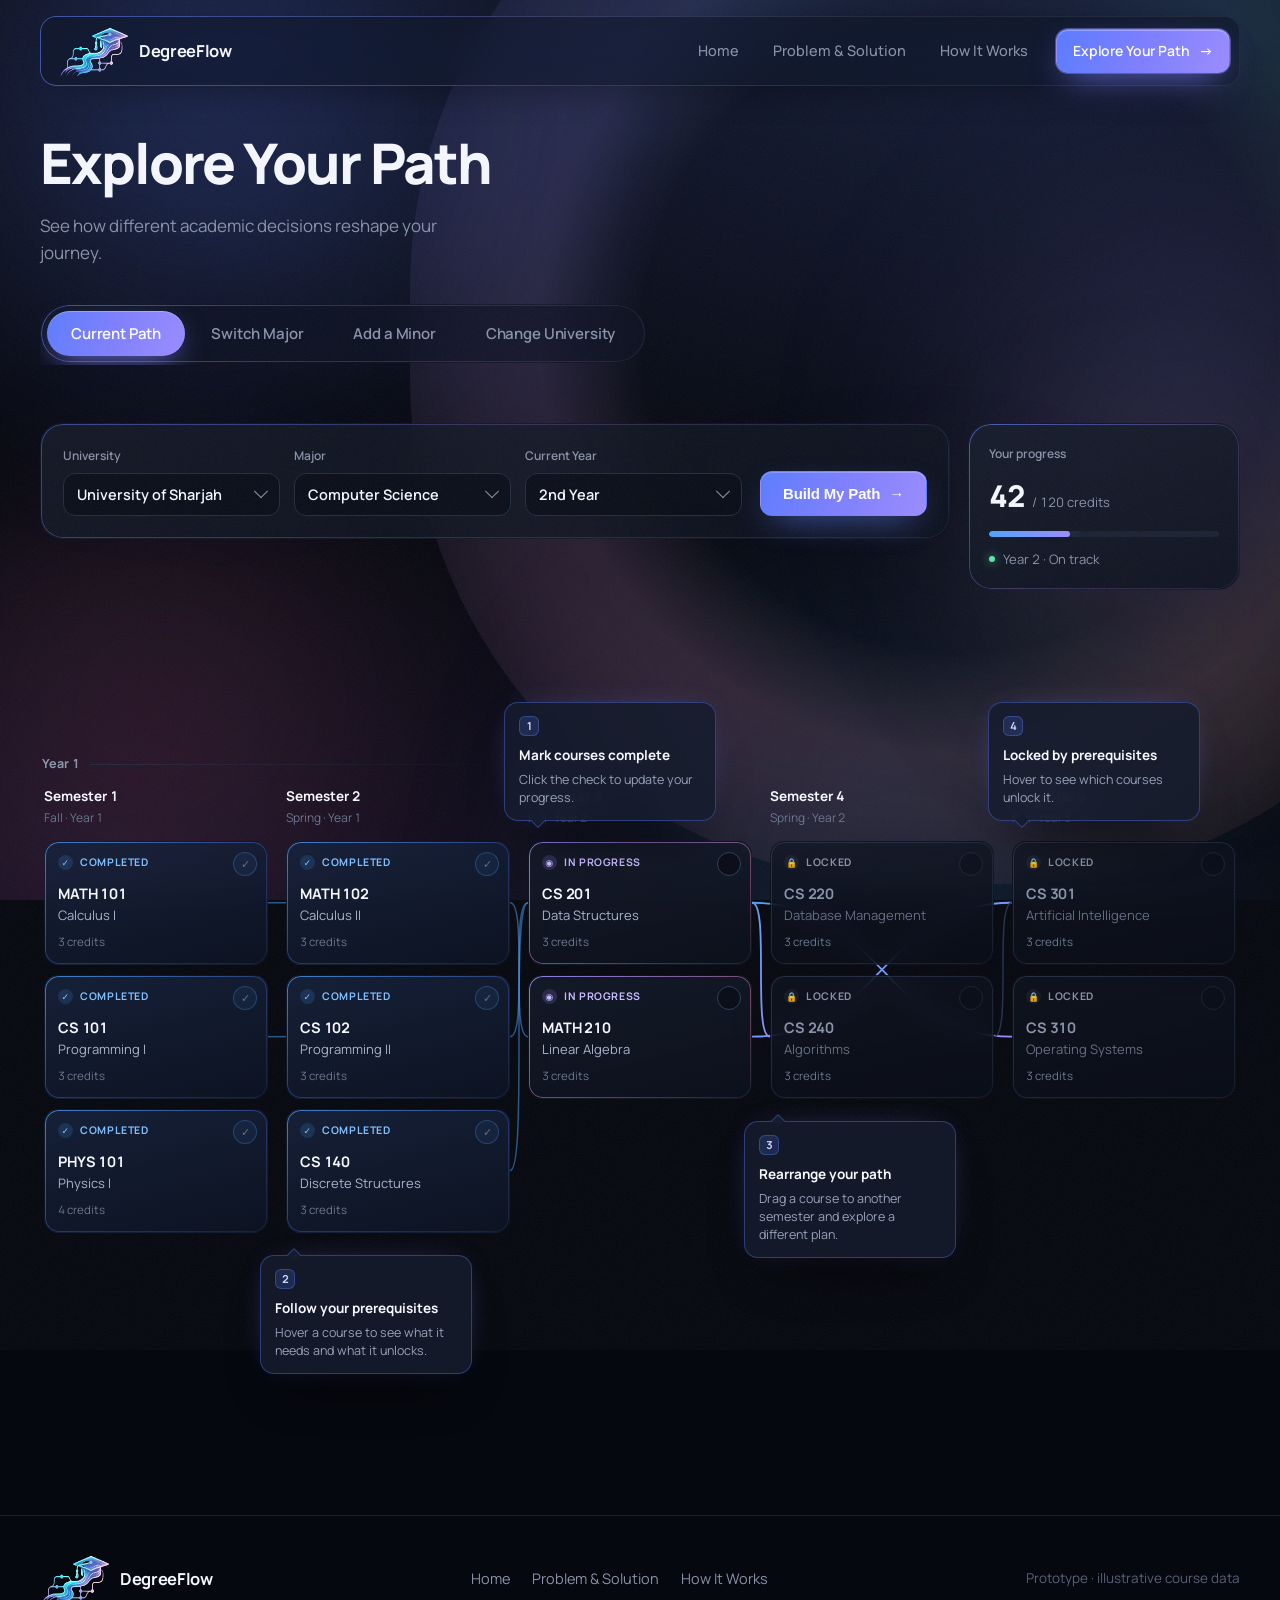
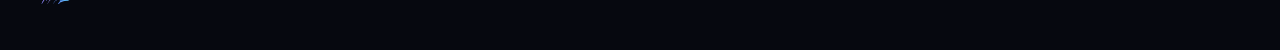
==== explore.html @ fb836b41 "Add files via upload" ====
<!DOCTYPE html>
<html lang="en">
<head>
<meta charset="utf-8" />
<meta name="viewport" content="width=device-width, initial-scale=1" />
<title>Explore Your Path — DegreeFlow</title>
<meta name="description" content="Simulate your degree. Switch a major, add a minor, or change university and watch the whole pathway redraw." />

<link rel="preconnect" href="https://fonts.googleapis.com" />
<link rel="preconnect" href="https://fonts.gstatic.com" crossorigin />
<link href="https://fonts.googleapis.com/css2?family=Manrope:wght@400;500;600;700;800&display=swap" rel="stylesheet" />
<link rel="stylesheet" href="home.css" />
<link rel="stylesheet" href="explore.css" />
</head>
<body class="explore-page">

<div class="bg-field" aria-hidden="true">
  <span class="ribbon"></span>
  <span class="orb orb-a"></span>
  <span class="orb orb-b"></span>
  <span class="orb orb-c"></span>
  <span class="orb orb-d"></span>
  <span class="orb orb-e"></span>
</div>
<div class="grain-layer" aria-hidden="true"></div>

<a class="skip" href="#explore">Skip to content</a>

<!-- ───────────────────────── NAV ───────────────────────── -->
<header class="nav-wrap">
  <nav class="nav" id="nav" aria-label="Primary">
    <a class="brand" href="index.html">
          <img class="brand-mark-fallback" src="images/DegreeFlow_logo.png" alt="" aria-hidden="true" width="70" height="50"/>

      <span class="brand-name">DegreeFlow</span>
    </a>

    <button class="nav-toggle" id="navToggle" aria-expanded="false" aria-controls="navLinks" aria-label="Open menu">
      <span></span><span></span>
    </button>

    <div class="nav-links" id="navLinks">
      <a href="index.html" class="nav-link">Home</a>
      <a href="/problem-solution" class="nav-link">Problem &amp; Solution</a>
      <a href="index.html#how" class="nav-link">How It Works</a>
      <a href="explore.html" class="btn btn-primary btn-sm magnetic is-active" aria-current="page">Explore Your Path <span class="arrow">→</span></a>
    </div>
  </nav>
</header>

<main id="explore">

  <!-- ── intro ── -->
  <section class="explore-head">
    <div class="shell">
      <h1 class="mask ex-title"><span>Explore Your Path</span></h1>
      <p class="ex-sub">See how different academic decisions reshape your journey.</p>
    </div>
  </section>

  <!-- ── scenario tabs ── -->
  <section class="tabs-section">
    <div class="shell">
      <div class="tabs-scroll">
        <div class="tabs" role="tablist" aria-label="Scenario" id="tabs">
          <span class="tab-pill" id="tabPill" aria-hidden="true"></span>
          <button class="tab" role="tab" id="tab-current"    aria-selected="true"  aria-controls="scenario" data-scenario="current">Current Path</button>
          <button class="tab" role="tab" id="tab-major"      aria-selected="false" aria-controls="scenario" data-scenario="major">Switch Major</button>
          <button class="tab" role="tab" id="tab-minor"      aria-selected="false" aria-controls="scenario" data-scenario="minor">Add a Minor</button>
          <button class="tab" role="tab" id="tab-university" aria-selected="false" aria-controls="scenario" data-scenario="university">Change University</button>
        </div>
      </div>
    </div>
  </section>

  <!-- ── configuration + results ── -->
  <section class="work" id="scenario" role="tabpanel" aria-labelledby="tab-current">
    <div class="shell">

      <div class="config-row">
        <div class="config" id="config">
          <div class="config-fields" id="configFields"></div>
          <button class="btn btn-primary magnetic config-cta" id="buildBtn">Build My Path <span class="arrow">→</span></button>
        </div>

        <aside class="progress-panel" id="progressPanel">
          <p class="pp-label">Your progress</p>
          <p class="pp-figure"><strong id="ppCredits">42</strong><span>/ 120 credits</span></p>
          <div class="pp-bar"><i id="ppBar"></i></div>
          <p class="pp-foot"><span class="pp-dot"></span><span id="ppStatus">Year 2 · On track</span></p>
        </aside>
      </div>

      <!-- coach list shown instead of floating callouts on narrow screens -->
      <ol class="coach-list" id="coachList" aria-label="How to use this map"></ol>

      <div class="stage-area" id="stageArea">
        <div class="view" id="view"></div>
      </div>

    </div>
  </section>
</main>

<div class="toast" id="toast" role="status" aria-live="polite"></div>

<footer class="footer">
  <div class="shell footer-inner">
    <a class="brand" href="index.html">
            <img class="brand-mark-fallback" src="images/DegreeFlow_logo.png" alt="" aria-hidden="true" width="70" height="50"/>

      <span class="brand-name">DegreeFlow</span>
    </a>
    <nav class="footer-links" aria-label="Footer">
      <a href="index.html">Home</a>
      <a href="/problem-solution">Problem &amp; Solution</a>
      <a href="index.html#how">How It Works</a>
    </nav>
    <p class="footer-note">Prototype · illustrative course data</p>
  </div>
</footer>

<script src="explore.js"></script>
</body>
</html>
---- home.css ----
/* ============================================================
   DegreeFlow — homepage styles
   ============================================================ */

:root{
  --bg:#080B14;
  --surface:#101522;
  --surface-2:#171D2D;
  --blue:#5B7CFF;
  --electric:#4DA3FF;
  --lavender:#9B8CFF;
  --mint:#5EE6A8;
  --text:#F5F7FF;
  --muted:#8992A8;
  --border:#252D40;

  --glass:rgba(19,25,40,.62);
  --glass-strong:rgba(21,28,46,.86);
  --radius-s:12px;
  --radius:16px;
  --radius-l:22px;

  --shell:1200px;
  --ease:cubic-bezier(.16,1,.3,1);
}

*,*::before,*::after{box-sizing:border-box}

html{scroll-behavior:smooth}

body{
  margin:0;
  background:#06080F;
  color:var(--text);
  font-family:"Manrope",system-ui,-apple-system,"Segoe UI",sans-serif;
  font-size:16px;
  line-height:1.6;
  font-feature-settings:"ss01","tnum";
  -webkit-font-smoothing:antialiased;
  overflow-x:hidden;
}

h1,h2,h3{margin:0;letter-spacing:-.028em;line-height:1.1;font-weight:700}
p{margin:0}
a{color:inherit;text-decoration:none}
ol{margin:0;padding:0;list-style:none}
dl,dd,dt{margin:0}

.shell{width:min(var(--shell),calc(100% - 44px));margin-inline:auto}

.skip{position:absolute;left:-9999px;top:12px;z-index:99;background:var(--surface-2);padding:10px 16px;border-radius:10px}
.skip:focus{left:16px}

:focus-visible{outline:2px solid var(--electric);outline-offset:3px;border-radius:8px}

/* ---------- ambient field: iridescent blooms + grain ---------- */
.bg-field{position:fixed;inset:0;z-index:-1;overflow:hidden;pointer-events:none;
  background:
    radial-gradient(120% 80% at 78% 8%, rgba(30,42,84,.55), transparent 60%),
    radial-gradient(90% 70% at 8% 96%, rgba(46,26,58,.55), transparent 62%),
    #06080F;}

.orb{position:absolute;border-radius:50%;filter:blur(96px);will-change:transform}
.orb-a{width:760px;height:760px;top:-280px;left:-180px;opacity:.55;
  background:radial-gradient(circle,rgba(91,124,255,.62),transparent 66%);
  animation:drift-a 36s ease-in-out infinite}
.orb-b{width:660px;height:660px;top:120px;right:-240px;opacity:.5;
  background:radial-gradient(circle,rgba(155,140,255,.52),transparent 66%);
  animation:drift-b 46s ease-in-out infinite}
.orb-c{width:940px;height:940px;bottom:-460px;left:34%;opacity:.45;
  background:radial-gradient(circle,rgba(77,163,255,.34),transparent 68%);
  animation:drift-a 56s ease-in-out infinite reverse}
.orb-d{width:620px;height:620px;top:44%;left:-160px;opacity:.34;
  background:radial-gradient(circle,rgba(255,107,155,.42),transparent 64%);
  animation:drift-b 52s ease-in-out infinite}
.orb-e{width:520px;height:520px;bottom:6%;right:-120px;opacity:.24;
  background:radial-gradient(circle,rgba(255,168,120,.4),transparent 64%);
  animation:drift-a 64s ease-in-out infinite}

/* slow iridescent sweep, the ring/aurora quality from the references */
.ribbon{position:absolute;top:-24%;right:-18%;width:1100px;height:1100px;border-radius:46%;
  opacity:.3;filter:blur(70px);mix-blend-mode:screen;
  background:conic-gradient(from 210deg,
    rgba(255,140,180,.55),
    rgba(155,140,255,.6) 22%,
    rgba(77,163,255,.55) 42%,
    rgba(94,230,168,.28) 60%,
    rgba(255,178,120,.36) 78%,
    rgba(255,140,180,.55));
  -webkit-mask:radial-gradient(circle,transparent 41%,#000 54%,#000 76%,transparent 88%);
  mask:radial-gradient(circle,transparent 41%,#000 54%,#000 76%,transparent 88%);
  animation:spin-ribbon 90s linear infinite}

@keyframes spin-ribbon{to{transform:rotate(360deg)}}
@keyframes drift-a{50%{transform:translate3d(90px,70px,0) scale(1.14)}}
@keyframes drift-b{50%{transform:translate3d(-100px,50px,0) scale(1.1)}}

/* film grain over the whole page, like the reference posters */
.grain-layer{position:fixed;inset:-50%;z-index:1;pointer-events:none;opacity:.055;
  background-image:url("data:image/svg+xml,%3Csvg xmlns='http://www.w3.org/2000/svg' width='180' height='180'%3E%3Cfilter id='n'%3E%3CfeTurbulence type='fractalNoise' baseFrequency='.78' numOctaves='4' stitchTiles='stitch'/%3E%3C/filter%3E%3Crect width='100%25' height='100%25' filter='url(%23n)'/%3E%3C/svg%3E");
  animation:grain-shift 7s steps(6) infinite}
@keyframes grain-shift{
  0%{transform:translate3d(0,0,0)}
  20%{transform:translate3d(-4%,3%,0)}
  40%{transform:translate3d(3%,-4%,0)}
  60%{transform:translate3d(-3%,-2%,0)}
  80%{transform:translate3d(4%,2%,0)}
  100%{transform:translate3d(0,0,0)}}

/* ---------- navigation ---------- */
.nav-wrap{position:fixed;top:16px;left:0;right:0;z-index:60;display:flex;justify-content:center}
.nav{
  width:min(var(--shell),calc(100% - 32px));
  display:flex;align-items:center;justify-content:space-between;gap:20px;
  padding:9px 10px 9px 18px;
  border-radius:var(--radius);
  border:1px solid rgba(37,45,64,.9);
  background:var(--glass);
  backdrop-filter:blur(20px) saturate(150%);
  -webkit-backdrop-filter:blur(20px) saturate(150%);
  box-shadow:0 18px 40px -28px rgba(0,0,0,.95);
  transition:background .4s var(--ease),border-color .4s var(--ease),box-shadow .4s var(--ease);
  position:relative;
}
.nav::after{
  content:"";position:absolute;inset:-1px;border-radius:inherit;padding:1px;
  background:linear-gradient(105deg,rgba(91,124,255,.55),rgba(155,140,255,.18) 45%,transparent 72%);
  -webkit-mask:linear-gradient(#000 0 0) content-box,linear-gradient(#000 0 0);
  mask:linear-gradient(#000 0 0) content-box,linear-gradient(#000 0 0);
  -webkit-mask-composite:xor;mask-composite:exclude;pointer-events:none;
}
.nav.is-stuck{background:var(--glass-strong);box-shadow:0 24px 60px -30px rgba(0,0,0,1)}

.brand{display:inline-flex;align-items:center;gap:10px;font-weight:700;letter-spacing:-.02em}
.brand-mark{width:26px;height:26px;overflow:visible}
.brand-mark path{fill:none;stroke:var(--electric);stroke-width:1.8;stroke-linecap:round}
.brand-mark path.faint{stroke:var(--border)}
.brand-mark circle{fill:var(--bg);stroke:var(--blue);stroke-width:1.8}
.brand-mark circle.mid{fill:var(--blue);stroke:var(--blue)}
.brand-mark circle.tip{fill:var(--lavender);stroke:var(--lavender)}
.brand-mark circle.faint-dot{fill:none;stroke:var(--border)}
.brand-name{font-size:16.5px}

.nav-links{display:flex;align-items:center;gap:6px}
.nav-link{
  padding:9px 14px;border-radius:10px;font-size:14.5px;font-weight:500;color:var(--muted);
  transition:color .25s ease,background .25s ease;
}
.nav-link:hover{color:var(--text);background:rgba(255,255,255,.04)}
.nav-link.is-current{color:var(--text)}
.nav-links .btn{margin-left:8px}

.nav-toggle{display:none;width:40px;height:36px;border-radius:10px;background:rgba(255,255,255,.04);
  border:1px solid var(--border);cursor:pointer;padding:0;place-items:center}
.nav-toggle span{display:block;width:16px;height:1.6px;background:var(--text);margin:3px auto;
  transition:transform .3s var(--ease),opacity .2s ease}
.nav-toggle[aria-expanded="true"] span:first-child{transform:translateY(2.3px) rotate(45deg)}
.nav-toggle[aria-expanded="true"] span:last-child{transform:translateY(-2.3px) rotate(-45deg)}

/* ---------- buttons ---------- */
.btn{
  display:inline-flex;align-items:center;gap:9px;
  padding:13px 22px;border-radius:12px;
  font-size:15px;font-weight:600;letter-spacing:-.01em;
  transition:transform .3s var(--ease),box-shadow .3s var(--ease),background .3s var(--ease),border-color .3s var(--ease);
  white-space:nowrap;border:1px solid transparent;cursor:pointer;
}
.btn-sm{padding:10px 16px;font-size:14px}
.btn-lg{padding:16px 28px;font-size:16.5px}
.btn-primary{
  color:#fff;
  background:linear-gradient(115deg,#5B7CFF,#7D7FFF 48%,#9B8CFF);
  box-shadow:0 12px 34px -14px rgba(91,124,255,.9),inset 0 1px 0 rgba(255,255,255,.22);
}
.btn-primary:hover{transform:translateY(-2px);box-shadow:0 20px 44px -14px rgba(123,124,255,.95),inset 0 1px 0 rgba(255,255,255,.3)}
.btn-ghost{
  color:var(--text);background:rgba(255,255,255,.03);border-color:var(--border);
  backdrop-filter:blur(10px);
}
.btn-ghost:hover{border-color:#33405c;background:rgba(255,255,255,.06);transform:translateY(-2px)}
.arrow{transition:transform .3s var(--ease);display:inline-block}
.btn:hover .arrow{transform:translateX(3px)}
.btn:hover .arrow.down{transform:translateY(3px)}

/* ---------- hero ---------- */
.hero{padding:168px 0 152px;position:relative}
.hero-grid{
  display:grid;grid-template-columns:minmax(0,.88fr) minmax(0,1.12fr);
  gap:56px;align-items:center;
}
.hero-kicker{
  font-size:13.5px;color:var(--muted);font-weight:600;letter-spacing:.01em;
  display:inline-flex;align-items:center;gap:9px;margin-bottom:22px;
}
.hero-kicker::before{content:"";width:26px;height:1px;background:linear-gradient(90deg,var(--electric),transparent)}

.hero-title{font-size:clamp(40px,5.2vw,68px);font-weight:800;line-height:1.04;letter-spacing:-.038em}
.hero-title .line{display:block;overflow:hidden;padding-bottom:.06em}
.hero-title .line-in{display:block;transform:translateY(112%);
  transition:transform 1.05s cubic-bezier(.19,1,.22,1);
  transition-delay:calc(var(--l) * 110ms)}
.hero-title.is-in .line-in{transform:none}
.grad-text{
  font-style:normal;
  background:linear-gradient(96deg,#4DA3FF 8%,#7E8DFF 48%,#B8A8FF 92%);
  -webkit-background-clip:text;background-clip:text;color:transparent;
}
.hero-sub{margin-top:24px;max-width:46ch;color:var(--muted);font-size:17.5px;line-height:1.65}
.hero-actions{display:flex;flex-wrap:wrap;gap:12px;margin-top:34px}

.hero-meta{display:flex;gap:38px;margin-top:52px;padding-top:24px;border-top:1px solid rgba(37,45,64,.7);flex-wrap:wrap}
.hero-meta dt{font-size:13px;color:var(--muted)}
.hero-meta dd{font-size:19px;font-weight:700;margin-top:4px;letter-spacing:-.02em}

/* ---------- hero stage / graph ---------- */
.hero-stage{position:relative}
.stage{position:relative;padding:8px 6px 30px}
.graph{width:100%;height:auto;overflow:visible;display:block}

.edge{
  fill:none;stroke:#26304A;stroke-width:1.4;
  transition:stroke .35s ease,opacity .35s ease,stroke-width .35s ease;
}
.edge.state-done{stroke:rgba(77,163,255,.55)}
.edge.state-active{stroke:url(#edgeLive);stroke-width:1.7}
.edge.is-lit{stroke:url(#edgeLive);stroke-width:2.1;opacity:1}
.edge.is-dim{opacity:.18}

.node{cursor:pointer}
.node .halo{opacity:0;transition:opacity .4s ease}
.node .ring{fill:rgba(11,16,28,.9);stroke:#2E3852;stroke-width:1.5;transition:stroke .3s ease,fill .3s ease}
.node .core{transition:transform .35s var(--ease),opacity .35s ease}
.node .label{
  fill:var(--muted);font-size:11.5px;font-weight:600;text-anchor:middle;
  letter-spacing:.01em;transition:fill .3s ease,opacity .35s ease;
}

.node.state-done .core{fill:url(#nodeDone)}
.node.state-done .ring{stroke:rgba(91,124,255,.5)}
.node.state-done .halo{fill:var(--blue);opacity:.14}
.node.state-done .label{fill:#B7C2DE}

.node.state-active .core{fill:url(#nodeActive)}
.node.state-active .ring{stroke:rgba(155,140,255,.75)}
.node.state-active .halo{fill:var(--lavender);opacity:.16;animation:breathe 3.4s ease-in-out infinite}
.node.state-active .label{fill:#D6D2FF}

.node.state-open .core{fill:none;stroke:var(--electric);stroke-width:2}
.node.state-open .ring{stroke:rgba(77,163,255,.35)}

.node.state-locked .core{fill:#1B2233}
.node.state-locked .ring{stroke:#222B3E}
.node.state-locked .label{fill:#5C667E}

.node.state-degree .core{fill:none;stroke:var(--mint);stroke-width:2}
.node.state-degree .halo{fill:url(#degreeGlow);opacity:.9;animation:breathe 5s ease-in-out infinite}
.node.state-degree .label{fill:var(--mint)}

.node.is-lit .halo{opacity:.34}
.node.is-lit .ring{stroke:rgba(155,140,255,.8)}
.node.is-lit .label{fill:var(--text)}
.node.is-dim{opacity:.24}
.node.is-hover .core{transform:scale(1.28)}
.node .core{transform-box:fill-box;transform-origin:center}

@keyframes breathe{0%,100%{opacity:.12}50%{opacity:.34}}

/* intro sequencing */
.graph .node{opacity:0;transform:translateY(7px);
  transition:opacity .6s var(--ease),transform .6s var(--ease)}
.graph .node-pos{transform-box:view-box}
.graph .node.is-on{opacity:1;transform:none}
.graph.is-ready .node.is-dim{opacity:.24}

.node-card{
  position:absolute;top:0;left:0;z-index:5;pointer-events:none;
  display:grid;gap:2px;min-width:186px;
  padding:13px 15px;border-radius:14px;
  background:var(--glass-strong);
  border:1px solid rgba(60,74,110,.9);
  backdrop-filter:blur(16px);-webkit-backdrop-filter:blur(16px);
  box-shadow:0 26px 50px -26px rgba(0,0,0,1);
  opacity:0;transform:translate(-50%,-104%) scale(.97);
  transition:opacity .22s ease,transform .28s var(--ease);
}
.node-card.is-visible{opacity:1;transform:translate(-50%,-100%) scale(1)}
.node-card-code{font-size:14px;font-weight:700;letter-spacing:-.01em}
.node-card-name{font-size:13px;color:#C3CBDE}
.node-card-state{font-size:12.5px;color:var(--electric);margin-top:6px}
.node-card-unlock{font-size:12.5px;color:var(--muted)}
.node-card[data-state="locked"] .node-card-state{color:#7E88A0}
.node-card[data-state="degree"] .node-card-state{color:var(--mint)}
.node-card[data-state="active"] .node-card-state{color:var(--lavender)}

.stage-hint{
  position:absolute;bottom:-4px;right:8px;font-size:12.5px;color:#616B84;
  transition:opacity .4s ease;max-width:70%;
}
.stage-hint.is-hidden{opacity:0}

/* ---------- product panel ---------- */
.panel{
  position:absolute;left:-38px;bottom:-98px;width:292px;
  padding:18px;border-radius:var(--radius-l);
  background:linear-gradient(160deg,rgba(23,29,45,.92),rgba(14,19,32,.9));
  backdrop-filter:blur(22px);-webkit-backdrop-filter:blur(22px);
  box-shadow:0 40px 80px -40px rgba(0,0,0,1);
  border:1px solid transparent;
  animation:float-panel 9s ease-in-out infinite;
}
.panel::before{
  content:"";position:absolute;inset:0;border-radius:inherit;padding:1px;
  background:linear-gradient(140deg,rgba(91,124,255,.75),rgba(155,140,255,.35) 46%,rgba(37,45,64,.6));
  -webkit-mask:linear-gradient(#000 0 0) content-box,linear-gradient(#000 0 0);
  mask:linear-gradient(#000 0 0) content-box,linear-gradient(#000 0 0);
  -webkit-mask-composite:xor;mask-composite:exclude;pointer-events:none;
}
@keyframes float-panel{50%{transform:translateY(-9px)}}

.panel-head{display:flex;align-items:flex-start;justify-content:space-between;gap:12px}
.panel-label{font-size:12px;color:var(--muted)}
.panel-major{font-size:15px;font-weight:700;margin-top:2px}
.panel-tag{
  font-size:11.5px;font-weight:600;color:var(--mint);
  padding:4px 9px;border-radius:999px;
  background:rgba(94,230,168,.09);border:1px solid rgba(94,230,168,.24);
}
.panel-progress{margin-top:18px}
.panel-figures{display:flex;align-items:baseline;gap:7px}
.panel-figures strong{font-size:30px;font-weight:800;letter-spacing:-.03em}
.panel-figures span{font-size:13px;color:var(--muted)}
.bar{height:6px;border-radius:99px;background:#1B2233;margin-top:10px;overflow:hidden}
.bar i{display:block;height:100%;width:var(--fill);border-radius:99px;
  background:linear-gradient(90deg,#4DA3FF,#9B8CFF);
  box-shadow:0 0 18px rgba(91,124,255,.55);
  animation:fill-bar 1.6s var(--ease) both .9s}
@keyframes fill-bar{from{width:0}}

.panel-stats{display:grid;grid-template-columns:1fr 1fr;gap:12px;margin-top:18px;
  padding-top:14px;border-top:1px solid rgba(37,45,64,.9)}
.panel-stats span{display:block;font-size:11.5px;color:var(--muted)}
.panel-stats strong{font-size:14px;font-weight:600}

.mini-path{width:100%;height:auto;margin-top:14px;overflow:visible}
.mini-line{fill:none;stroke:#28324a;stroke-width:1.6}
.mini-line-lit{stroke:url(#edgeSweep);stroke-width:2;
  stroke-dasharray:240;stroke-dashoffset:240;animation:draw 2.4s var(--ease) forwards 1.1s}
@keyframes draw{to{stroke-dashoffset:0}}
.mini-dot{fill:#141B2B;stroke-width:2}
.mini-dot.done{fill:#4DA3FF;stroke:none}
.mini-dot.live{fill:#9B8CFF;stroke:none}
.mini-dot.next{stroke:#39435E}

/* ---------- generic sections ---------- */
.section{padding:120px 0}
.section-head{max-width:660px}
.section-head h2{font-size:clamp(30px,3.7vw,44px)}
.section-head p{margin-top:18px;color:var(--muted);font-size:17px;max-width:58ch}

.reveal{opacity:0;transform:translateY(16px);transition:opacity .8s var(--ease),transform .8s var(--ease)}
.reveal.is-in{opacity:1;transform:none}

/* ---------- problem cards ---------- */
.cards{display:grid;grid-template-columns:repeat(3,1fr);gap:20px;margin-top:56px}
.card{
  position:relative;padding:26px 24px 28px;border-radius:var(--radius-l);
  background:linear-gradient(165deg,rgba(23,29,45,.72),rgba(13,18,30,.78));
  border:1px solid transparent;
  transition:transform .45s var(--ease),background .45s ease;
  transition-delay:calc(var(--i) * 90ms);
  overflow:hidden;
}
.card::before{
  content:"";position:absolute;inset:0;border-radius:inherit;padding:1px;
  background:linear-gradient(150deg,rgba(91,124,255,.5),rgba(155,140,255,.24) 42%,rgba(37,45,64,.55));
  -webkit-mask:linear-gradient(#000 0 0) content-box,linear-gradient(#000 0 0);
  mask:linear-gradient(#000 0 0) content-box,linear-gradient(#000 0 0);
  -webkit-mask-composite:xor;mask-composite:exclude;
  transition:background .45s ease;pointer-events:none;
}
.card::after{
  content:"";position:absolute;inset:-30% 30% 60% -10%;border-radius:50%;
  background:radial-gradient(circle,rgba(91,124,255,.28),transparent 68%);
  opacity:0;transition:opacity .5s ease;pointer-events:none;filter:blur(24px);
}
.card:hover{transform:translateY(-4px)}
.card:hover::before{background:linear-gradient(150deg,rgba(120,150,255,.95),rgba(178,160,255,.6) 48%,rgba(77,163,255,.32))}
.card:hover::after{opacity:1}
.card-art{width:120px;height:72px;display:block;margin-bottom:18px;overflow:visible}
.card-art .art-line{fill:none;stroke:#2E3855;stroke-width:1.6;stroke-linecap:round}
.card-art .art-line-alt{stroke:#2A3350;stroke-dasharray:4 5}
.art-dot{fill:#131A2A;stroke-width:2}
.art-dot.on{fill:#4DA3FF;stroke:none}
.art-dot.live{fill:#9B8CFF;stroke:none}
.art-dot.off{fill:none;stroke:#39435E}
.card:hover .art-dot.off{stroke:#5B7CFF}
.card-index{font-size:12.5px;font-weight:700;color:#5B6480;letter-spacing:.04em}
.card h3{font-size:19.5px;margin-top:6px}
.card p{color:var(--muted);font-size:15px;margin-top:10px;max-width:34ch}

/* ---------- how it works ---------- */
.steps{position:relative;margin-top:70px}
.steps-track{position:absolute;inset:auto 0 auto 0;top:34px;width:100%;height:120px;overflow:visible}
.track-base{fill:none;stroke:#212A3F;stroke-width:1.6;stroke-linecap:round}
.track-live{fill:none;stroke:url(#edgeSweep);stroke-width:2;stroke-linecap:round;
  stroke-dasharray:1700;stroke-dashoffset:1700;transition:stroke-dashoffset 2.6s var(--ease)}
.steps.is-in .track-live{stroke-dashoffset:0}
.track-spark{fill:#B8C6FF;filter:drop-shadow(0 0 8px rgba(155,140,255,.9))}

.step-list{position:relative;display:grid;grid-template-columns:repeat(3,1fr);gap:22px;padding-top:130px}
.step{
  position:relative;padding:24px 22px 26px;border-radius:var(--radius-l);
  background:var(--glass);backdrop-filter:blur(16px);-webkit-backdrop-filter:blur(16px);
  border:1px solid transparent;
  transition:transform .45s var(--ease),background .4s ease;
}
.step::before{
  content:"";position:absolute;inset:0;border-radius:inherit;padding:1px;
  background:linear-gradient(140deg,rgba(77,163,255,.45),rgba(155,140,255,.2) 50%,rgba(37,45,64,.5));
  -webkit-mask:linear-gradient(#000 0 0) content-box,linear-gradient(#000 0 0);
  mask:linear-gradient(#000 0 0) content-box,linear-gradient(#000 0 0);
  -webkit-mask-composite:xor;mask-composite:exclude;
  transition:background .4s ease;pointer-events:none;
}
.step:hover{transform:translateY(-4px)}
.step:hover::before{background:linear-gradient(140deg,rgba(120,180,255,.9),rgba(178,160,255,.55) 50%,rgba(91,124,255,.3))}
.step-num{
  display:inline-grid;place-items:center;width:38px;height:38px;border-radius:11px;
  font-size:13.5px;font-weight:700;color:#C6D2F5;
  background:rgba(91,124,255,.12);border:1px solid rgba(91,124,255,.3);
}
.step h3{font-size:19px;margin-top:16px}
.step p{color:var(--muted);font-size:15px;margin-top:9px;max-width:32ch}
.step:nth-child(2){transform:translateY(-26px)}
.step:nth-child(2):hover{transform:translateY(-31px)}
.step:nth-child(3){transform:translateY(12px)}
.step:nth-child(3):hover{transform:translateY(7px)}

/* ---------- final CTA ---------- */
.cta-section{position:relative;padding:150px 0 160px;overflow:hidden;text-align:center;
  border-top:1px solid rgba(37,45,64,.55)}
.cta-net{position:absolute;inset:0;width:100%;height:100%;opacity:.6}
.cta-net line{stroke:#232D45;stroke-width:1}
.cta-net circle{fill:#38466B}
.cta-net circle.lit{fill:#5B7CFF;animation:twinkle 6s ease-in-out infinite}
@keyframes twinkle{0%,100%{opacity:.35}50%{opacity:1}}
.cta-section::after{
  content:"";position:absolute;left:50%;top:50%;width:900px;height:540px;
  transform:translate(-50%,-50%);pointer-events:none;
  background:radial-gradient(ellipse,rgba(91,124,255,.22),rgba(155,140,255,.08) 45%,transparent 70%);
  filter:blur(30px);
}
.cta-inner{position:relative;z-index:2;display:grid;justify-items:center}
.cta-inner h2{font-size:clamp(32px,4.6vw,56px);max-width:16ch}
.cta-inner p{margin-top:18px;color:var(--muted);font-size:18px}
.cta-inner .btn{margin-top:34px}

/* ---------- footer ---------- */
.footer{padding:38px 0 46px;border-top:1px solid rgba(37,45,64,.6)}
.footer-inner{display:flex;align-items:center;justify-content:space-between;gap:20px;flex-wrap:wrap}
.footer-links{display:flex;gap:22px;flex-wrap:wrap}
.footer-links a{color:var(--muted);font-size:14.5px;transition:color .25s ease}
.footer-links a:hover{color:var(--text)}
.footer-note{color:#596076;font-size:13.5px}

/* ============================================================
   Responsive
   ============================================================ */
@media (max-width:1080px){
  .hero-grid{grid-template-columns:1fr;gap:80px}
  .hero-copy{max-width:640px}
  .hero-stage{margin-top:8px}
  .panel{position:relative;left:auto;bottom:auto;width:min(320px,100%);margin:26px auto 0}
  .stage-hint{position:static;margin-top:10px;max-width:none}
}

@media (max-width:860px){
  .cards,.step-list{grid-template-columns:1fr}
  .steps-track{display:none}
  .step-list{padding-top:0}
  .step:nth-child(2),.step:nth-child(3){transform:none}
  .step:nth-child(2):hover,.step:nth-child(3):hover{transform:translateY(-4px)}
  .step-list{position:relative}
  .step-list::before{
    content:"";position:absolute;left:41px;top:40px;bottom:40px;width:1px;
    background:linear-gradient(180deg,rgba(77,163,255,.5),rgba(155,140,255,.25),transparent);
  }
  .section{padding:96px 0}
}

@media (max-width:760px){
  .hero{padding:132px 0 72px}
  .nav-toggle{display:grid}
  .nav-links{
    position:absolute;top:calc(100% + 10px);left:0;right:0;
    flex-direction:column;align-items:stretch;gap:2px;padding:12px;
    border-radius:var(--radius);border:1px solid var(--border);
    background:var(--glass-strong);backdrop-filter:blur(20px);
    box-shadow:0 30px 60px -30px rgba(0,0,0,1);
    opacity:0;visibility:hidden;transform:translateY(-8px);
    transition:opacity .3s ease,transform .3s var(--ease),visibility .3s;
  }
  .nav-links.is-open{opacity:1;visibility:visible;transform:none}
  .nav-links .btn{margin:8px 0 0;justify-content:center}
  .nav-link{padding:12px 14px}
  .hero-meta{gap:24px}
  .hero-meta div{min-width:44%}
  .node-card{min-width:160px}
}

@media (max-width:520px){
  .shell{width:calc(100% - 32px)}
  .hero-sub{font-size:16px}
  .hero-meta dd{font-size:17px}
  .cta-section{padding:110px 0 118px}
}

@media (prefers-reduced-motion:reduce){
  *,*::before,*::after{
    animation-duration:.001ms !important;animation-iteration-count:1 !important;
    transition-duration:.001ms !important;scroll-behavior:auto !important;
  }
  .reveal{opacity:1;transform:none}
  .graph .node{opacity:1;transform:none}
  .track-live{stroke-dashoffset:0}
  .mini-line-lit{stroke-dashoffset:0}
}

/* ============================================================
   Preloader
   ============================================================ */
html.is-loading{overflow:hidden}
.preloader{
  position:fixed;inset:0;z-index:200;background:#06080F;
  display:grid;grid-template-rows:auto 1fr auto;
  padding:26px clamp(22px,5vw,64px) 30px;
  transform:translateY(0);
  transition:transform 1.05s cubic-bezier(.76,0,.24,1);
}
.preloader.is-done{transform:translateY(-101%)}

.pre-top{display:flex;justify-content:space-between;align-items:center;gap:16px;
  font-size:30px;color:var(--muted);letter-spacing:.01em}
  .pre-bottom{display:flex;justify-content:space-between;align-items:center;gap:16px;
  font-size:13px;color:var(--muted);letter-spacing:.01em}


.pre-brand{color:var(--text);font-weight:700}
.pre-count{align-self:end;justify-self:start;display:flex;align-items:baseline;gap:4px;
  font-size:clamp(72px,18vw,180px);font-weight:800;letter-spacing:-.05em;line-height:.9;margin:0}
.pre-count i{font-style:normal;font-size:.22em;font-weight:600;color:var(--muted)}
.pre-count span{
  background:linear-gradient(96deg,#4DA3FF,#9B8CFF 55%,#FF8FC0);
  -webkit-background-clip:text;background-clip:text;color:transparent;
  font-variant-numeric:tabular-nums;
}
.pre-bar{height:1px;width:100%;background:rgba(255,255,255,.1);margin-top:22px}
.pre-bar i{display:block;height:100%;width:0;
  background:linear-gradient(90deg,#4DA3FF,#9B8CFF,#FF8FC0);
  transition:width .18s linear}

/* ============================================================
   Masked heading reveals
   ============================================================ */
.mask{overflow:hidden}
.mask > span{display:block;transform:translateY(110%);
  transition:transform 1s cubic-bezier(.19,1,.22,1)}
.reveal.is-in .mask > span,.mask.is-in > span{transform:none}
.cta-head .cta-line:nth-child(2){transition-delay:.1s}

/* ============================================================
   Prerequisite ticker
   ============================================================ */
.ticker{
  position:relative;overflow:hidden;padding:20px 0;
  border-top:1px solid rgba(37,45,64,.6);border-bottom:1px solid rgba(37,45,64,.6);
  -webkit-mask:linear-gradient(90deg,transparent,#000 12%,#000 88%,transparent);
  mask:linear-gradient(90deg,transparent,#000 12%,#000 88%,transparent);
}
.ticker-track{display:flex;width:max-content;gap:0;animation:ticker 42s linear infinite}
.ticker:hover .ticker-track{animation-play-state:paused}
.ticker-item{display:inline-flex;align-items:center;gap:10px;padding:0 26px;
  font-size:14px;font-weight:600;color:#7C86A0;letter-spacing:.01em}
.ticker-item .tick-arrow{color:#5B7CFF}
.ticker-item .tick-dot{display:inline-block;width:4px;height:4px;border-radius:50%;background:#2E3855;margin-left:22px}
@keyframes ticker{to{transform:translateX(-50%)}}

/* ============================================================
   Magnetic buttons
   ============================================================ */
.magnetic{will-change:transform;transition:transform .5s cubic-bezier(.19,1,.22,1),box-shadow .3s var(--ease),background .3s var(--ease),border-color .3s var(--ease)}
.magnetic .arrow{pointer-events:none}

@media (max-width:760px){
  .pre-count{font-size:clamp(64px,22vw,120px)}
  .ticker{padding:16px 0}
  .ticker-item{font-size:13px;padding:0 18px}
}
---- explore.css ----
/* ============================================================
   DegreeFlow — /explore
   Extends styles.css. Tokens, nav, buttons and glass come from
   the homepage sheet; only page-specific work lives here.

   1. Explore page shell
   2. Scenario tabs
   3. Configuration panel + dropdowns
   4. Progress panel
   5. Degree map
   6. Course cards
   7. Connections
   8. Tutorial callouts
   9. Scenario extras (changes / minor / university)
  10. Interactions (drag, toast)
  11. Responsive
   ============================================================ */

/* ---------- 1. Explore page shell ---------- */
.explore-page{--card-w:200px}
.explore-head{padding:132px 0 0}
.ex-title{font-size:clamp(34px,4.6vw,56px);font-weight:800;letter-spacing:-.035em;padding-bottom:.08em}
.ex-sub{margin-top:14px;color:var(--muted);font-size:17px;max-width:46ch}

.nav-link[aria-current],.btn.is-active{position:relative}
.btn.is-active{box-shadow:0 12px 34px -12px rgba(123,124,255,1),inset 0 1px 0 rgba(255,255,255,.3),0 0 0 1px rgba(155,140,255,.45)}

.work{padding:28px 0 120px}

/* ---------- 2. Scenario tabs ---------- */
.tabs-section{padding:34px 0 0}
.tabs-scroll{overflow-x:auto;overflow-y:hidden;scrollbar-width:none;padding:4px 0 2px}
.tabs-scroll::-webkit-scrollbar{display:none}
.tabs{
  position:relative;display:inline-flex;gap:2px;padding:6px;
  border-radius:999px;background:rgba(14,19,32,.66);
  backdrop-filter:blur(20px) saturate(150%);-webkit-backdrop-filter:blur(20px) saturate(150%);
  box-shadow:0 22px 50px -32px rgba(0,0,0,1);
  border:1px solid transparent;
}
.tabs::after{
  content:"";position:absolute;inset:0;border-radius:inherit;padding:1px;
  background:linear-gradient(110deg,rgba(91,124,255,.6),rgba(155,140,255,.24) 48%,rgba(37,45,64,.7));
  -webkit-mask:linear-gradient(#000 0 0) content-box,linear-gradient(#000 0 0);
  mask:linear-gradient(#000 0 0) content-box,linear-gradient(#000 0 0);
  -webkit-mask-composite:xor;mask-composite:exclude;pointer-events:none;
}
.tab-pill{
  position:absolute;top:6px;bottom:6px;left:0;width:0;border-radius:999px;
  background:linear-gradient(115deg,#5B7CFF,#7D7FFF 46%,#9B8CFF);
  box-shadow:0 10px 30px -10px rgba(123,124,255,.95),inset 0 1px 0 rgba(255,255,255,.28);
  transform:translateX(0);
  transition:transform .66s cubic-bezier(.32,1.22,.42,1),width .66s cubic-bezier(.32,1.22,.42,1);
  will-change:transform,width;
}
.tab{
  position:relative;z-index:1;border:0;background:none;cursor:pointer;
  padding:12px 24px;border-radius:999px;white-space:nowrap;
  font-family:inherit;font-size:15px;font-weight:600;letter-spacing:-.01em;
  color:var(--muted);transition:color .35s ease;
}
.tab:hover{color:#C3CBDE}
.tab[aria-selected="true"]{color:#fff}

/* ---------- 3. Configuration panel ---------- */
.config-row{display:grid;grid-template-columns:minmax(0,1fr) 272px;gap:18px;margin-top:30px;align-items:start}
.config{
  position:relative;padding:22px;border-radius:var(--radius-l);
  background:linear-gradient(165deg,rgba(23,29,45,.74),rgba(13,18,30,.8));
  backdrop-filter:blur(18px);-webkit-backdrop-filter:blur(18px);
  border:1px solid transparent;
  display:flex;flex-wrap:wrap;gap:18px;align-items:flex-end;justify-content:space-between;
}
.config::before{
  content:"";position:absolute;inset:0;border-radius:inherit;padding:1px;
  background:linear-gradient(150deg,rgba(91,124,255,.5),rgba(155,140,255,.22) 45%,rgba(37,45,64,.6));
  -webkit-mask:linear-gradient(#000 0 0) content-box,linear-gradient(#000 0 0);
  mask:linear-gradient(#000 0 0) content-box,linear-gradient(#000 0 0);
  -webkit-mask-composite:xor;mask-composite:exclude;pointer-events:none;
}
.config-fields{display:flex;flex-wrap:wrap;gap:14px;flex:1 1 420px}
.config-fields.is-swapping{opacity:0;transform:translateY(10px)}
.config-fields{transition:opacity .32s ease,transform .32s var(--ease)}
.config-cta{flex:0 0 auto}

.field{display:grid;gap:7px;min-width:168px;flex:1 1 168px}
.field-label{font-size:12px;color:var(--muted);font-weight:600}
.select{position:relative}
.select-btn{
  width:100%;display:flex;align-items:center;justify-content:space-between;gap:10px;
  padding:11px 13px;border-radius:12px;cursor:pointer;
  background:rgba(9,13,23,.72);border:1px solid var(--border);
  color:var(--text);font-family:inherit;font-size:14.5px;font-weight:600;text-align:left;
  transition:border-color .3s ease,background .3s ease;
}
.select-btn:hover{border-color:#36415c;background:rgba(13,18,31,.9)}
.select.is-open .select-btn{border-color:rgba(123,124,255,.7);box-shadow:0 0 0 3px rgba(91,124,255,.12)}
.select-chevron{width:10px;height:10px;border-right:1.6px solid var(--muted);border-bottom:1.6px solid var(--muted);
  transform:rotate(45deg) translate(-2px,-2px);transition:transform .35s var(--ease)}
.select.is-open .select-chevron{transform:rotate(225deg) translate(-3px,-3px)}
.select-menu{
  position:absolute;top:calc(100% + 7px);left:0;right:0;z-index:30;
  padding:6px;border-radius:13px;list-style:none;margin:0;
  background:var(--glass-strong);border:1px solid rgba(60,74,110,.9);
  backdrop-filter:blur(18px);-webkit-backdrop-filter:blur(18px);
  box-shadow:0 30px 60px -30px rgba(0,0,0,1);
  opacity:0;visibility:hidden;transform:translateY(-6px) scale(.98);transform-origin:top;
  transition:opacity .24s ease,transform .3s var(--ease),visibility .24s;
}
.select.is-open .select-menu{opacity:1;visibility:visible;transform:none}
.select-option{padding:9px 11px;border-radius:9px;font-size:14px;color:#C3CBDE;cursor:pointer;
  transition:background .2s ease,color .2s ease}
.select-option:hover,.select-option.is-active{background:rgba(91,124,255,.16);color:var(--text)}
.select-option[aria-selected="true"]{color:var(--text)}

/* ---------- 4. Progress panel ---------- */
.progress-panel{
  position:relative;padding:20px;border-radius:var(--radius-l);
  background:linear-gradient(160deg,rgba(23,29,45,.9),rgba(14,19,32,.9));
  backdrop-filter:blur(20px);-webkit-backdrop-filter:blur(20px);
  border:1px solid transparent;
}
.progress-panel::before{
  content:"";position:absolute;inset:0;border-radius:inherit;padding:1px;
  background:linear-gradient(140deg,rgba(91,124,255,.7),rgba(155,140,255,.3) 46%,rgba(37,45,64,.6));
  -webkit-mask:linear-gradient(#000 0 0) content-box,linear-gradient(#000 0 0);
  mask:linear-gradient(#000 0 0) content-box,linear-gradient(#000 0 0);
  -webkit-mask-composite:xor;mask-composite:exclude;pointer-events:none;
}
.pp-label{font-size:12px;color:var(--muted);font-weight:600}
.pp-figure{display:flex;align-items:baseline;gap:7px;margin-top:8px}
.pp-figure strong{font-size:30px;font-weight:800;letter-spacing:-.03em;font-variant-numeric:tabular-nums}
.pp-figure span{font-size:13px;color:var(--muted)}
.pp-bar{height:6px;border-radius:99px;background:#1B2233;margin-top:11px;overflow:hidden}
.pp-bar i{display:block;height:100%;width:35%;border-radius:99px;
  background:linear-gradient(90deg,#4DA3FF,#9B8CFF);box-shadow:0 0 18px rgba(91,124,255,.5);
  transition:width .9s var(--ease)}
.pp-foot{display:flex;align-items:center;gap:8px;margin-top:12px;font-size:13px;color:var(--muted)}
.pp-dot{width:6px;height:6px;border-radius:50%;background:var(--mint);box-shadow:0 0 10px rgba(94,230,168,.8)}

/* ---------- 5. Degree map ---------- */
.stage-area{position:relative;margin-top:30px}
.view{position:relative}
.view.is-leaving{opacity:0;transform:translateY(14px);transition:opacity .28s ease,transform .28s ease}
.view.is-entering{animation:view-in .6s var(--ease) both}
@keyframes view-in{from{opacity:0;transform:translateY(18px)}}

.map-wrap{position:relative}
.map-scroll{overflow-x:auto;overflow-y:visible;padding:6px 2px 10px;scrollbar-width:thin}
.map-scroll::-webkit-scrollbar{height:6px}
.map-scroll::-webkit-scrollbar-thumb{background:#222B3E;border-radius:99px}
.map{position:relative;min-width:960px}

.year-band{display:grid;gap:14px;margin-bottom:12px}
.year-tag{
  display:flex;align-items:center;gap:10px;font-size:12.5px;font-weight:700;color:#8D97AE;
}
.year-tag::after{content:"";flex:1;height:1px;background:linear-gradient(90deg,rgba(37,45,64,.9),transparent)}

.map-grid{position:relative;display:grid;gap:14px;align-items:start}
.col{display:grid;gap:10px;align-content:start}
.col-head{padding:0 2px 2px}
.col-sem{font-size:13.5px;font-weight:700}
.col-term{font-size:12px;color:#6C768E}
.col-cards{display:grid;gap:10px;min-height:96px;border-radius:16px;padding:2px;
  transition:background .3s ease,box-shadow .3s ease}
.col-cards.is-drop{background:rgba(91,124,255,.07);box-shadow:inset 0 0 0 1px rgba(91,124,255,.4)}
.col-cards.is-drop-bad{background:rgba(255,107,155,.06);box-shadow:inset 0 0 0 1px rgba(255,107,155,.35)}

.branch-band{margin-top:16px;padding-top:16px;border-top:1px dashed rgba(155,140,255,.28)}
.branch-label{font-size:12.5px;font-weight:700;color:#B0A6FF;margin-bottom:10px;display:flex;gap:9px;align-items:center}
.branch-label::before{content:"";width:16px;height:16px;border-left:1.5px solid rgba(155,140,255,.6);
  border-bottom:1.5px solid rgba(155,140,255,.6);border-bottom-left-radius:6px;translate:0 -4px}

/* ---------- 6. Course cards ---------- */
.course{
  position:relative;padding:12px 13px 13px;border-radius:14px;cursor:grab;
  background:linear-gradient(165deg,rgba(23,29,45,.8),rgba(13,18,30,.86));
  backdrop-filter:blur(12px);-webkit-backdrop-filter:blur(12px);
  border:1px solid transparent;
  opacity:0;transform:translateY(12px);
  animation:course-in .62s var(--ease) forwards;animation-delay:calc(var(--d,0) * 45ms);
  transition:transform .35s var(--ease),box-shadow .35s var(--ease),opacity .35s ease,filter .35s ease;
}
@keyframes course-in{to{opacity:1;transform:none}}
.course::before{
  content:"";position:absolute;inset:0;border-radius:inherit;padding:1px;
  background:linear-gradient(150deg,rgba(91,124,255,.4),rgba(155,140,255,.18) 50%,rgba(37,45,64,.7));
  -webkit-mask:linear-gradient(#000 0 0) content-box,linear-gradient(#000 0 0);
  mask:linear-gradient(#000 0 0) content-box,linear-gradient(#000 0 0);
  -webkit-mask-composite:xor;mask-composite:exclude;
  transition:background .4s ease;pointer-events:none;
}
.course:hover{transform:translateY(-3px);box-shadow:0 20px 40px -26px rgba(0,0,0,1)}
.course:hover::before{background:linear-gradient(150deg,rgba(123,150,255,.95),rgba(178,160,255,.55) 50%,rgba(77,163,255,.3))}

.c-status{display:flex;align-items:center;gap:7px;font-size:10.5px;font-weight:700;letter-spacing:.06em;color:var(--muted)}
.c-icon{display:grid;place-items:center;width:15px;height:15px;border-radius:50%;font-size:9px;line-height:1}
.c-code{font-size:14.5px;font-weight:700;margin-top:11px;letter-spacing:-.01em}
.c-name{font-size:13px;color:#AAB4CC;margin-top:2px;line-height:1.35}
.c-credits{font-size:11.5px;color:#6C768E;margin-top:8px}

.c-check{
  position:absolute;top:10px;right:10px;width:24px;height:24px;border-radius:50%;cursor:pointer;
  background:rgba(9,13,23,.75);border:1.5px solid #33405C;color:transparent;
  display:grid;place-items:center;font-size:11px;padding:0;
  transition:transform .3s var(--ease),border-color .3s ease,color .3s ease,background .3s ease;
}
.c-check:hover{transform:scale(1.12);border-color:var(--electric);color:rgba(245,247,255,.5)}
.c-check:disabled{cursor:not-allowed;opacity:.4}
.c-check:disabled:hover{transform:none;border-color:#33405C;color:transparent}

.course.state-done{background:linear-gradient(165deg,rgba(24,36,62,.86),rgba(13,20,36,.88))}
.course.state-done::before{background:linear-gradient(150deg,rgba(77,163,255,.75),rgba(91,124,255,.3) 55%,rgba(37,45,64,.6))}
.course.state-done .c-status{color:#7FC0FF}
.course.state-done .c-icon{background:rgba(77,163,255,.16);color:#7FC0FF}
.course.state-done .c-check{border-color:rgba(77,163,255,.75);background:rgba(77,163,255,.18);color:#DCEBFF}

.course.state-active::before{background:linear-gradient(150deg,rgba(155,140,255,.9),rgba(255,143,192,.4) 60%,rgba(37,45,64,.6))}
.course.state-active .c-status{color:#C6BCFF}
.course.state-active .c-icon{background:rgba(155,140,255,.18);color:#C6BCFF;animation:pulse-dot 2.8s ease-in-out infinite}
@keyframes pulse-dot{50%{box-shadow:0 0 0 5px rgba(155,140,255,.12)}}

.course.state-open .c-status{color:#8FE3BC}
.course.state-open .c-icon{background:rgba(94,230,168,.14);color:#8FE3BC}

.course.state-locked{background:linear-gradient(165deg,rgba(17,22,35,.7),rgba(11,15,26,.8));cursor:default}
.course.state-locked::before{background:linear-gradient(150deg,rgba(52,62,88,.7),rgba(37,45,64,.5))}
.course.state-locked .c-code{color:#8A93A9}
.course.state-locked .c-name{color:#666F86}
.course.state-locked .c-icon{background:rgba(120,130,160,.1);color:#8992A8;animation:lock-glow 3.6s ease-in-out infinite}
@keyframes lock-glow{50%{box-shadow:0 0 0 4px rgba(137,146,168,.1)}}

.course.is-dim{opacity:.28;filter:saturate(.5)}
.course.is-lit{box-shadow:0 22px 46px -26px rgba(91,124,255,.9)}
.course.is-lit::before{background:linear-gradient(150deg,rgba(123,150,255,.95),rgba(178,160,255,.6) 50%,rgba(77,163,255,.35))}
.course.just-done{animation:done-flash .9s var(--ease)}
@keyframes done-flash{
  0%{box-shadow:0 0 0 0 rgba(77,163,255,.5)}
  35%{box-shadow:0 0 0 10px rgba(77,163,255,0);transform:translateY(-4px) scale(1.02)}
  100%{box-shadow:0 0 0 0 rgba(77,163,255,0)}}
.course.is-new{animation:course-in .62s var(--ease) forwards,new-flash 1.6s var(--ease) .3s}
@keyframes new-flash{0%,100%{box-shadow:0 0 0 0 rgba(94,230,168,0)}40%{box-shadow:0 0 0 6px rgba(94,230,168,.14)}}
.course.is-dropped{opacity:.34;filter:grayscale(.55)}
.course.is-dropped .c-status{color:#FF8FC0}

.req-pop{
  position:absolute;left:50%;bottom:calc(100% + 10px);transform:translate(-50%,6px);
  min-width:170px;padding:11px 13px;border-radius:12px;z-index:12;
  background:var(--glass-strong);border:1px solid rgba(60,74,110,.9);
  backdrop-filter:blur(16px);-webkit-backdrop-filter:blur(16px);
  box-shadow:0 24px 44px -24px rgba(0,0,0,1);
  opacity:0;pointer-events:none;transition:opacity .25s ease,transform .3s var(--ease);
}
.course.state-locked:hover .req-pop{opacity:1;transform:translate(-50%,0)}
.req-pop b{display:block;font-size:11px;color:var(--muted);font-weight:600;margin-bottom:6px}
.req-pop span{display:block;font-size:12.5px;color:#C3CBDE}
.req-pop span.met{color:#7FC0FF}

/* ---------- 7. Connections ---------- */
.edges-svg{position:absolute;inset:0;width:100%;height:100%;pointer-events:none;z-index:0;overflow:visible}
.map-grid > .col{z-index:1}
.ln{fill:none;stroke:#26304A;stroke-width:1.5;transition:stroke .35s ease,opacity .35s ease,stroke-width .35s ease}
.ln.s-done{stroke:rgba(77,163,255,.5)}
.ln.s-active{stroke:url(#exGrad);stroke-width:1.8}
.ln.s-minor{stroke:rgba(155,140,255,.55);stroke-dasharray:5 6}
.ln.is-lit{stroke:url(#exGrad);stroke-width:2.3;opacity:1}
.ln.is-dim{opacity:.15}
.ln.draw{stroke-dasharray:var(--len);stroke-dashoffset:var(--len);animation:ln-draw .9s var(--ease) forwards;animation-delay:calc(var(--d,0) * 40ms)}
@keyframes ln-draw{to{stroke-dashoffset:0}}

/* ---------- 8. Tutorial callouts ---------- */
.callout{
  position:absolute;z-index:14;width:212px;padding:13px 14px;border-radius:14px;
  background:var(--glass-strong);border:1px solid rgba(91,124,255,.38);
  backdrop-filter:blur(18px);-webkit-backdrop-filter:blur(18px);
  box-shadow:0 28px 54px -28px rgba(0,0,0,1),0 0 34px -20px rgba(123,124,255,.9);
  opacity:0;transform:translateY(8px);
  animation:course-in .7s var(--ease) forwards;animation-delay:calc(.5s + var(--n) * .16s);
  transition:opacity .4s ease,transform .4s var(--ease);
}
.callout.is-done{opacity:0;transform:translateY(-6px) scale(.96);pointer-events:none}
.callout::after{
  content:"";position:absolute;width:10px;height:10px;rotate:45deg;
  background:rgba(21,28,46,.95);border:1px solid rgba(91,124,255,.38);
}
.callout[data-side="left"]::after{right:-6px;top:26px;border-left:0;border-bottom:0}
.callout[data-side="right"]::after{left:-6px;top:26px;border-right:0;border-top:0}
.callout[data-side="top"]::after{bottom:-6px;left:28px;border-left:0;border-top:0}
.callout[data-side="bottom"]::after{top:-6px;left:28px;border-right:0;border-bottom:0}
.co-num{
  display:grid;place-items:center;width:20px;height:20px;border-radius:6px;margin-bottom:9px;
  font-size:11px;font-weight:700;color:#CBD6FF;
  background:rgba(91,124,255,.18);border:1px solid rgba(91,124,255,.36);
}
.co-title{font-size:13.5px;font-weight:700}
.co-text{font-size:12.5px;color:#98A2B8;margin-top:4px;line-height:1.45}

.coach-list{display:none;list-style:none;margin:22px 0 0;padding:0;gap:10px}
.coach-list li{padding:12px 14px;border-radius:13px;background:rgba(19,25,40,.62);
  border:1px solid rgba(37,45,64,.9);font-size:13.5px}
.coach-list li b{display:block;font-size:13.5px;margin-bottom:3px}
.coach-list li span{color:var(--muted);font-size:12.5px}

/* ---------- 9. Scenario extras ---------- */
.changes{display:flex;flex-wrap:wrap;gap:12px;align-items:center;margin-bottom:22px}
.changes-label{font-size:13px;font-weight:700;color:#C3CBDE;margin-right:4px}
.chip{
  display:inline-flex;align-items:center;gap:8px;padding:9px 14px;border-radius:999px;
  font-size:13px;font-weight:600;color:#C3CBDE;
  background:rgba(19,25,40,.7);border:1px solid rgba(37,45,64,.95);
  opacity:0;animation:course-in .6s var(--ease) forwards;animation-delay:calc(var(--d) * 90ms);
}
.chip b{font-size:15px;font-weight:800;letter-spacing:-.02em}
.chip.c-keep b{color:#7FC0FF}
.chip.c-new b{color:#8FE3BC}
.chip.c-warn b{color:#FF8FC0}

.compare{display:grid;grid-template-columns:1fr 1fr;gap:18px}
.uni-col{
  position:relative;padding:22px;border-radius:var(--radius-l);
  background:linear-gradient(165deg,rgba(23,29,45,.72),rgba(13,18,30,.8));
  border:1px solid transparent;backdrop-filter:blur(16px);
  opacity:0;animation:course-in .7s var(--ease) forwards;animation-delay:calc(var(--d) * 140ms);
}
.uni-col::before{
  content:"";position:absolute;inset:0;border-radius:inherit;padding:1px;
  background:linear-gradient(150deg,rgba(91,124,255,.5),rgba(155,140,255,.22) 45%,rgba(37,45,64,.6));
  -webkit-mask:linear-gradient(#000 0 0) content-box,linear-gradient(#000 0 0);
  mask:linear-gradient(#000 0 0) content-box,linear-gradient(#000 0 0);
  -webkit-mask-composite:xor;mask-composite:exclude;pointer-events:none;
}
.uni-col.is-target::before{background:linear-gradient(150deg,rgba(155,140,255,.8),rgba(255,143,192,.35) 55%,rgba(37,45,64,.6))}
.uni-name{font-size:19px;font-weight:700;letter-spacing:-.02em}
.uni-role{font-size:12px;color:var(--muted);margin-top:3px}
.uni-flow{display:grid;gap:0;margin-top:18px}
.uni-step{padding:12px 14px;border-radius:12px;background:rgba(9,13,23,.6);
  border:1px solid rgba(37,45,64,.9);font-size:14px;font-weight:600}
.uni-step small{display:block;font-weight:500;font-size:12px;color:var(--muted);margin-top:3px}
.uni-arrow{justify-self:center;width:1px;height:20px;background:linear-gradient(180deg,rgba(77,163,255,.7),rgba(155,140,255,.4))}

.equiv{margin-top:22px;display:grid;gap:8px}
.equiv-row{
  display:grid;grid-template-columns:1fr auto 1fr;gap:12px;align-items:center;
  padding:12px 14px;border-radius:13px;background:rgba(19,25,40,.6);
  border:1px solid rgba(37,45,64,.9);font-size:13.5px;
  opacity:0;animation:course-in .6s var(--ease) forwards;animation-delay:calc(var(--d) * 70ms);
}
.equiv-row span{color:#C3CBDE}
.equiv-row .eq-to{color:var(--muted)}
.eq-tag{font-size:11px;font-weight:700;padding:4px 9px;border-radius:999px;white-space:nowrap}
.eq-tag.ok{color:#8FE3BC;background:rgba(94,230,168,.1);border:1px solid rgba(94,230,168,.28)}
.eq-tag.part{color:#7FC0FF;background:rgba(77,163,255,.1);border:1px solid rgba(77,163,255,.28)}
.eq-tag.new{color:#FF9EC8;background:rgba(255,107,155,.1);border:1px solid rgba(255,107,155,.28)}
.disclaimer{margin-top:16px;font-size:12.5px;color:#6C768E}

.view-head{margin-bottom:20px}
.view-head h2{font-size:clamp(22px,2.6vw,30px)}
.view-head p{color:var(--muted);font-size:15px;margin-top:8px;max-width:60ch}

/* ---------- 10. Interactions ---------- */
.course.is-dragging{
  position:fixed;z-index:60;width:var(--dw);cursor:grabbing;pointer-events:none;
  rotate:-1.4deg;scale:1.04;
  box-shadow:0 40px 70px -28px rgba(0,0,0,1),0 0 46px -18px rgba(123,124,255,.9);
  transition:none;animation:none;opacity:1;
}
.drop-ghost{border-radius:14px;border:1px dashed rgba(91,124,255,.45);background:rgba(91,124,255,.05)}
.course.snap-back{animation:snap-shake .45s ease}
@keyframes snap-shake{25%{translate:-5px 0}50%{translate:5px 0}75%{translate:-3px 0}}

.toast{
  position:fixed;left:50%;bottom:28px;translate:-50% 14px;z-index:80;
  padding:12px 18px;border-radius:13px;font-size:13.5px;font-weight:600;
  background:var(--glass-strong);border:1px solid rgba(91,124,255,.4);
  backdrop-filter:blur(18px);-webkit-backdrop-filter:blur(18px);
  box-shadow:0 28px 54px -28px rgba(0,0,0,1);
  opacity:0;pointer-events:none;transition:opacity .3s ease,translate .4s var(--ease);
}
.toast.is-on{opacity:1;translate:-50% 0}

/* ---------- 11. Responsive ---------- */
@media (max-width:1180px){
  .callout{display:none}
  .coach-list{display:grid}
}
@media (max-width:960px){
  .config-row{grid-template-columns:1fr}
  .compare{grid-template-columns:1fr}
}
@media (max-width:760px){
  .explore-head{padding:112px 0 0}
  .work{padding:22px 0 90px}
  .tab{padding:11px 18px;font-size:14px}
  .config{padding:18px}
  .config-cta{width:100%;justify-content:center}
  .map{min-width:0}
  .map-scroll{overflow-x:visible}
  .map-grid{grid-template-columns:1fr !important;gap:22px}
  .year-band{display:none}
  .col-head{padding-top:4px}
  .equiv-row{grid-template-columns:1fr;gap:6px}
  .equiv-row .eq-tag{justify-self:start}
}
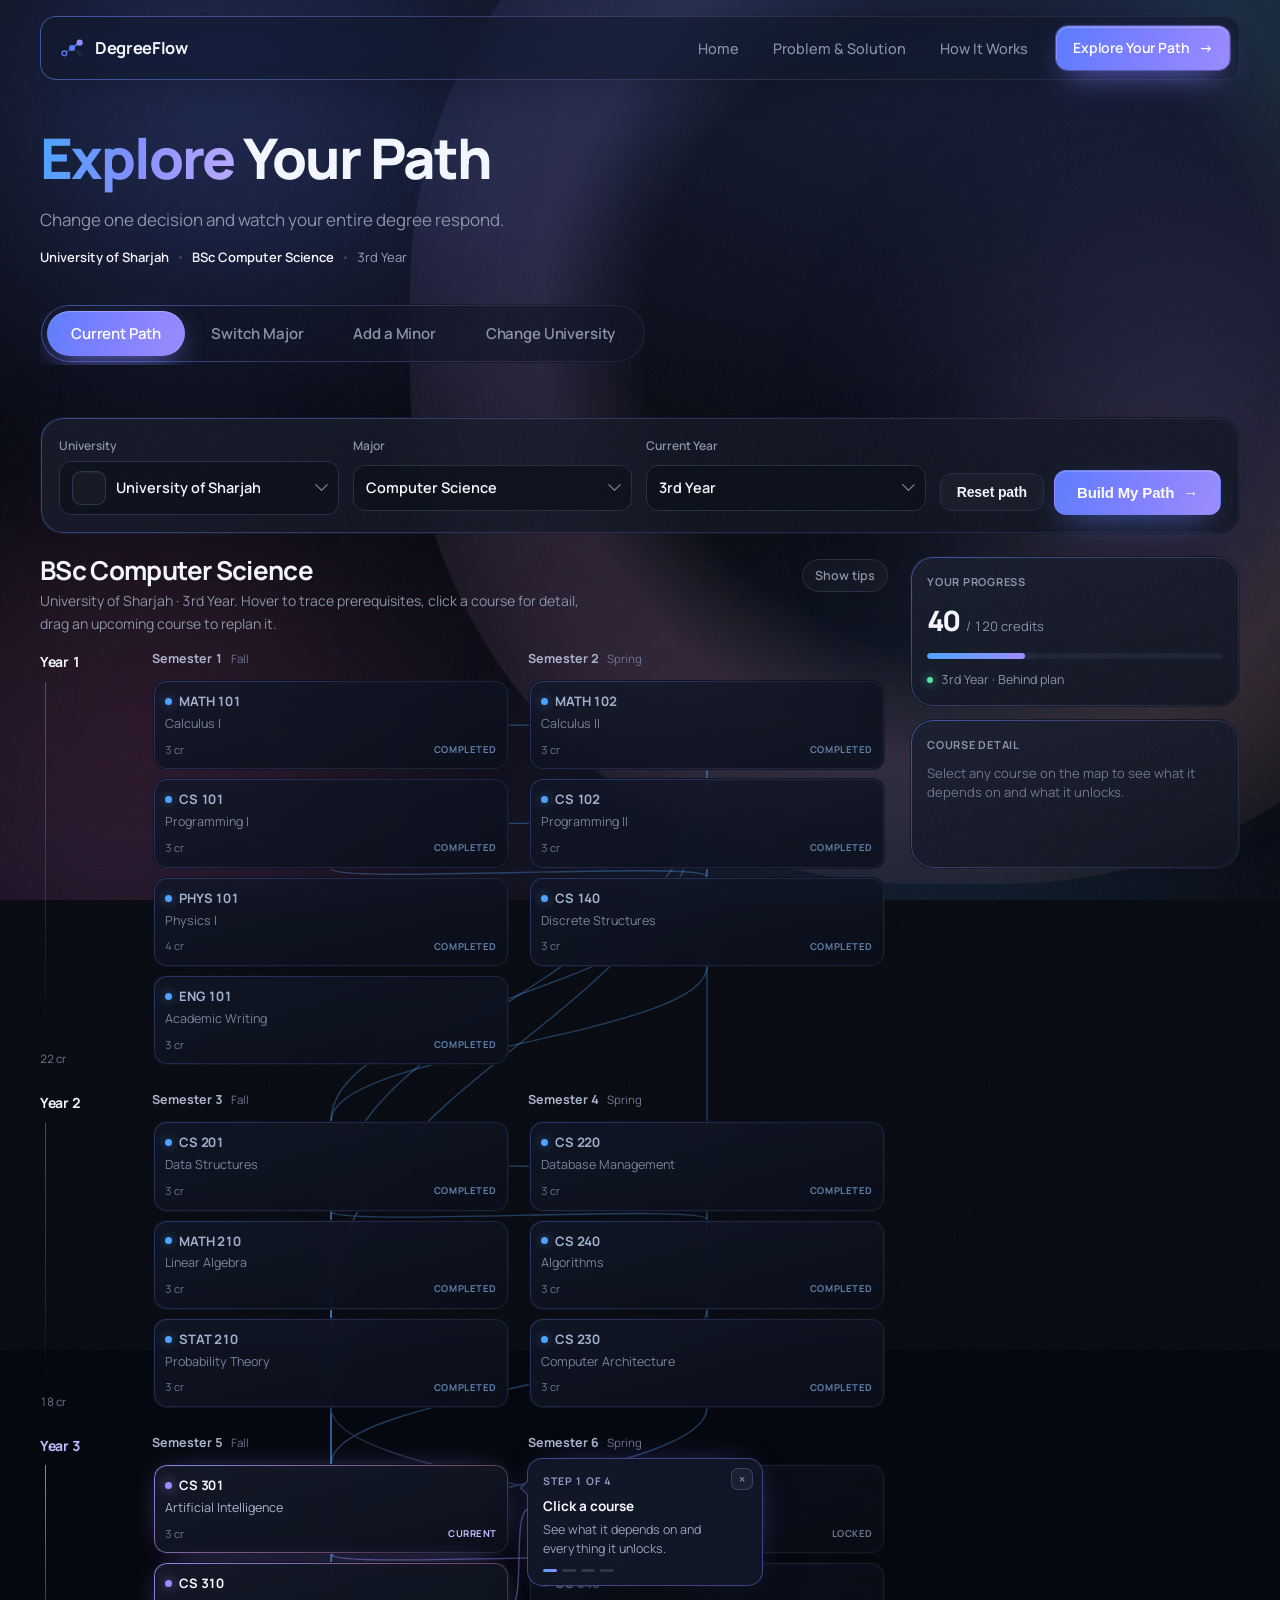
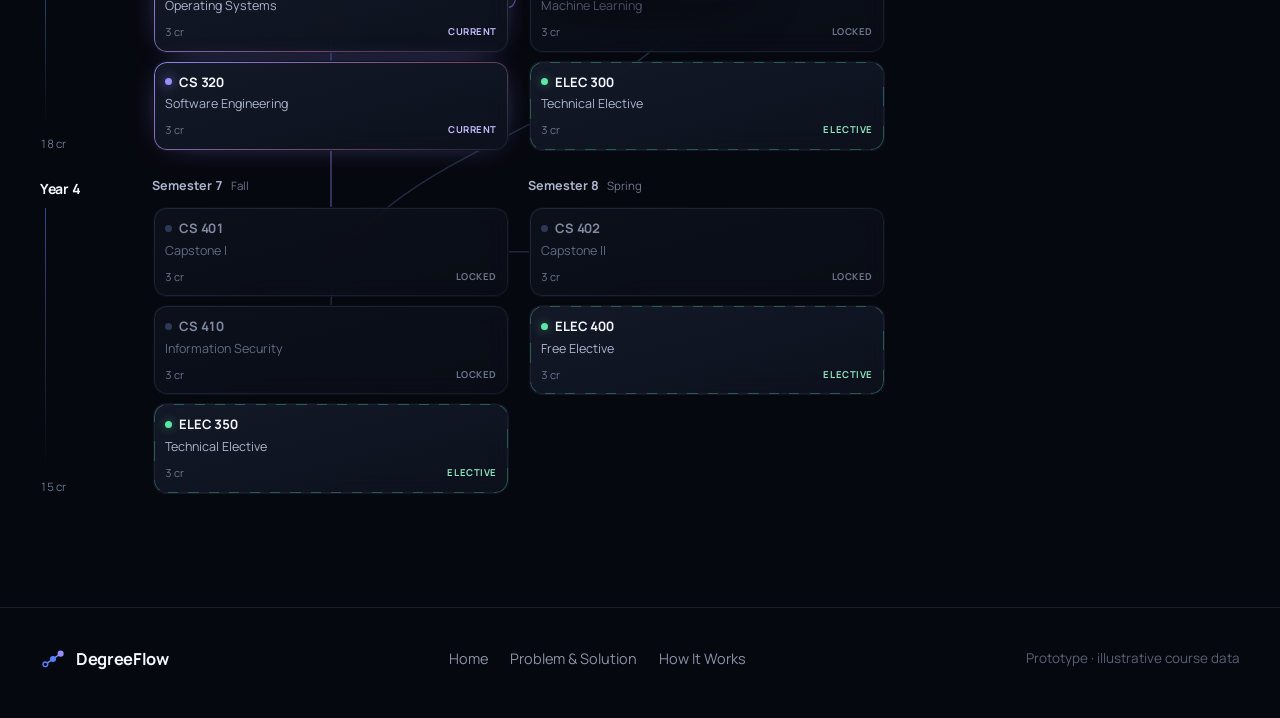
==== commit f95bf94b: "Add files via upload" ====
--- a/explore.html
+++ b/explore.html
@@ -4,7 +4,7 @@
 <meta charset="utf-8" />
 <meta name="viewport" content="width=device-width, initial-scale=1" />
 <title>Explore Your Path — DegreeFlow</title>
-<meta name="description" content="Simulate your degree. Switch a major, add a minor, or change university and watch the whole pathway redraw." />
+<meta name="description" content="See your degree as a living map. Change a major, add a minor or move university, and watch the whole path respond." />
 
 <link rel="preconnect" href="https://fonts.googleapis.com" />
 <link rel="preconnect" href="https://fonts.gstatic.com" crossorigin />
@@ -13,6 +13,30 @@
 <link rel="stylesheet" href="explore.css" />
 </head>
 <body class="explore-page">
+
+<!--
+  ═══════════════════════════════════════════════════════════════
+  UNIVERSITY LOGOS — WHERE TO ADD THEM
+  ═══════════════════════════════════════════════════════════════
+  Every university shown on this page renders an empty logo slot:
+
+      <span class="uni-logo" data-uni="sharjah"></span>
+
+  Slots are created in explore.js by the logoSlot() helper (search
+  for "UNIVERSITY LOGO"). To add a real logo, either:
+
+  A) drop files into a /logos folder and fill in LOGO_SRC in
+     explore.js:   sharjah: 'logos/sharjah.svg'
+  B) or paste an <img> straight into the slot markup:
+     <span class="uni-logo" data-uni="sharjah">
+       <img src="logos/sharjah.svg" alt="University of Sharjah">
+     </span>
+
+  The slot keeps a fixed size and centres any aspect ratio, so
+  transparent PNG or SVG both sit correctly. Leaving it empty is
+  safe — it renders as a subtle glass square.
+  ═══════════════════════════════════════════════════════════════
+-->
 
 <div class="bg-field" aria-hidden="true">
   <span class="ribbon"></span>
@@ -26,12 +50,17 @@
 
 <a class="skip" href="#explore">Skip to content</a>
 
-<!-- ───────────────────────── NAV ───────────────────────── -->
 <header class="nav-wrap">
   <nav class="nav" id="nav" aria-label="Primary">
     <a class="brand" href="index.html">
-          <img class="brand-mark-fallback" src="images/DegreeFlow_logo.png" alt="" aria-hidden="true" width="70" height="50"/>
-
+      <svg class="brand-mark" viewBox="0 0 34 34" aria-hidden="true">
+        <path d="M7 24 L17 17 L27 10" />
+        <path d="M7 24 L17 17 L27 24" class="faint" />
+        <circle cx="7" cy="24" r="3.1" />
+        <circle cx="17" cy="17" r="3.1" class="mid" />
+        <circle cx="27" cy="10" r="3.1" class="tip" />
+        <circle cx="27" cy="24" r="2.2" class="faint-dot" />
+      </svg>
       <span class="brand-name">DegreeFlow</span>
     </a>
 
@@ -50,53 +79,40 @@
 
 <main id="explore">
 
-  <!-- ── intro ── -->
   <section class="explore-head">
     <div class="shell">
-      <h1 class="mask ex-title"><span>Explore Your Path</span></h1>
-      <p class="ex-sub">See how different academic decisions reshape your journey.</p>
+      <h1 class="ex-title"><span class="grad-word">Explore</span> Your Path</h1>
+      <p class="ex-sub">Change one decision and watch your entire degree respond.</p>
+      <p class="ex-state" id="exState"></p>
     </div>
   </section>
 
-  <!-- ── scenario tabs ── -->
   <section class="tabs-section">
     <div class="shell">
       <div class="tabs-scroll">
         <div class="tabs" role="tablist" aria-label="Scenario" id="tabs">
           <span class="tab-pill" id="tabPill" aria-hidden="true"></span>
-          <button class="tab" role="tab" id="tab-current"    aria-selected="true"  aria-controls="scenario" data-scenario="current">Current Path</button>
-          <button class="tab" role="tab" id="tab-major"      aria-selected="false" aria-controls="scenario" data-scenario="major">Switch Major</button>
-          <button class="tab" role="tab" id="tab-minor"      aria-selected="false" aria-controls="scenario" data-scenario="minor">Add a Minor</button>
-          <button class="tab" role="tab" id="tab-university" aria-selected="false" aria-controls="scenario" data-scenario="university">Change University</button>
+          <button class="tab" role="tab" id="tab-current"    aria-selected="true"  aria-controls="view" data-scenario="current">Current Path</button>
+          <button class="tab" role="tab" id="tab-major"      aria-selected="false" aria-controls="view" data-scenario="major">Switch Major</button>
+          <button class="tab" role="tab" id="tab-minor"      aria-selected="false" aria-controls="view" data-scenario="minor">Add a Minor</button>
+          <button class="tab" role="tab" id="tab-university" aria-selected="false" aria-controls="view" data-scenario="university">Change University</button>
         </div>
       </div>
     </div>
   </section>
 
-  <!-- ── configuration + results ── -->
-  <section class="work" id="scenario" role="tabpanel" aria-labelledby="tab-current">
+  <section class="work">
     <div class="shell">
 
-      <div class="config-row">
-        <div class="config" id="config">
-          <div class="config-fields" id="configFields"></div>
-          <button class="btn btn-primary magnetic config-cta" id="buildBtn">Build My Path <span class="arrow">→</span></button>
+      <div class="config" id="config">
+        <div class="config-fields" id="configFields"></div>
+        <div class="config-actions">
+          <button class="btn btn-ghost btn-sm" id="resetBtn" type="button" hidden>Reset path</button>
+          <button class="btn btn-primary magnetic" id="buildBtn" type="button">Build My Path <span class="arrow">→</span></button>
         </div>
-
-        <aside class="progress-panel" id="progressPanel">
-          <p class="pp-label">Your progress</p>
-          <p class="pp-figure"><strong id="ppCredits">42</strong><span>/ 120 credits</span></p>
-          <div class="pp-bar"><i id="ppBar"></i></div>
-          <p class="pp-foot"><span class="pp-dot"></span><span id="ppStatus">Year 2 · On track</span></p>
-        </aside>
       </div>
 
-      <!-- coach list shown instead of floating callouts on narrow screens -->
-      <ol class="coach-list" id="coachList" aria-label="How to use this map"></ol>
-
-      <div class="stage-area" id="stageArea">
-        <div class="view" id="view"></div>
-      </div>
+      <div class="view" id="view" role="tabpanel" aria-labelledby="tab-current"></div>
 
     </div>
   </section>
@@ -107,8 +123,12 @@
 <footer class="footer">
   <div class="shell footer-inner">
     <a class="brand" href="index.html">
-            <img class="brand-mark-fallback" src="images/DegreeFlow_logo.png" alt="" aria-hidden="true" width="70" height="50"/>
-
+      <svg class="brand-mark" viewBox="0 0 34 34" aria-hidden="true">
+        <path d="M7 24 L17 17 L27 10" />
+        <circle cx="7" cy="24" r="3.1" />
+        <circle cx="17" cy="17" r="3.1" class="mid" />
+        <circle cx="27" cy="10" r="3.1" class="tip" />
+      </svg>
       <span class="brand-name">DegreeFlow</span>
     </a>
     <nav class="footer-links" aria-label="Footer">
--- a/explore.css
+++ b/explore.css
@@ -1,42 +1,60 @@
 /* ============================================================
    DegreeFlow — /explore
-   Extends styles.css. Tokens, nav, buttons and glass come from
-   the homepage sheet; only page-specific work lives here.
-
-   1. Explore page shell
+   Extends styles.css (tokens, nav, buttons, glass, orbs, grain).
+
+   1. Spacing scale + page shell
    2. Scenario tabs
-   3. Configuration panel + dropdowns
-   4. Progress panel
-   5. Degree map
+   3. Configuration panel + dropdowns + logo slots
+   4. Map layout & side rail
+   5. Timeline (years → semesters)
    6. Course cards
    7. Connections
-   8. Tutorial callouts
-   9. Scenario extras (changes / minor / university)
-  10. Interactions (drag, toast)
-  11. Responsive
+   8. Detail panel / what-changed / progress
+   9. Comparison views (major, minor, university)
+  10. Tutorial
+  11. Interactions (drag, toast)
+  12. Responsive
    ============================================================ */
 
-/* ---------- 1. Explore page shell ---------- */
-.explore-page{--card-w:200px}
-.explore-head{padding:132px 0 0}
-.ex-title{font-size:clamp(34px,4.6vw,56px);font-weight:800;letter-spacing:-.035em;padding-bottom:.08em}
-.ex-sub{margin-top:14px;color:var(--muted);font-size:17px;max-width:46ch}
-
-.nav-link[aria-current],.btn.is-active{position:relative}
+/* ---------- 1. Spacing scale + page shell ---------- */
+.explore-page{
+  --sp-xs:8px;
+  --sp-sm:14px;
+  --sp-md:22px;
+  --sp-lg:30px;
+  --sp-xl:44px;
+  --rail:330px;
+}
+.explore-head{padding:128px 0 0}
+.ex-title{font-size:clamp(34px,4.6vw,56px);font-weight:800;letter-spacing:-.035em;line-height:1.08;padding-bottom:.06em}
+.grad-word{
+  background:linear-gradient(98deg,#4DA3FF 4%,#7E8DFF 46%,#B8A8FF 96%);
+  -webkit-background-clip:text;background-clip:text;color:transparent;
+}
+.ex-sub{margin-top:var(--sp-sm);color:var(--muted);font-size:17px;max-width:52ch}
+.ex-state{
+  margin-top:var(--sp-sm);display:inline-flex;flex-wrap:wrap;align-items:center;gap:10px;
+  font-size:13px;color:#98A2B8;
+}
+.ex-state b{color:var(--text);font-weight:600}
+.ex-state .sep{width:3px;height:3px;border-radius:50%;background:#3A4462}
+.ex-state .mod{
+  padding:4px 10px;border-radius:999px;font-size:12px;font-weight:600;color:#C6BCFF;
+  background:rgba(155,140,255,.12);border:1px solid rgba(155,140,255,.3);
+}
+
 .btn.is-active{box-shadow:0 12px 34px -12px rgba(123,124,255,1),inset 0 1px 0 rgba(255,255,255,.3),0 0 0 1px rgba(155,140,255,.45)}
-
-.work{padding:28px 0 120px}
+.work{padding:var(--sp-md) 0 110px}
 
 /* ---------- 2. Scenario tabs ---------- */
-.tabs-section{padding:34px 0 0}
+.tabs-section{padding:var(--sp-lg) 0 0}
 .tabs-scroll{overflow-x:auto;overflow-y:hidden;scrollbar-width:none;padding:4px 0 2px}
 .tabs-scroll::-webkit-scrollbar{display:none}
 .tabs{
-  position:relative;display:inline-flex;gap:2px;padding:6px;
-  border-radius:999px;background:rgba(14,19,32,.66);
-  backdrop-filter:blur(20px) saturate(150%);-webkit-backdrop-filter:blur(20px) saturate(150%);
-  box-shadow:0 22px 50px -32px rgba(0,0,0,1);
-  border:1px solid transparent;
+  position:relative;display:inline-flex;gap:2px;padding:6px;border-radius:999px;
+  background:rgba(14,19,32,.66);backdrop-filter:blur(20px) saturate(150%);
+  -webkit-backdrop-filter:blur(20px) saturate(150%);
+  box-shadow:0 22px 50px -32px rgba(0,0,0,1);border:1px solid transparent;
 }
 .tabs::after{
   content:"";position:absolute;inset:0;border-radius:inherit;padding:1px;
@@ -63,13 +81,11 @@
 .tab[aria-selected="true"]{color:#fff}
 
 /* ---------- 3. Configuration panel ---------- */
-.config-row{display:grid;grid-template-columns:minmax(0,1fr) 272px;gap:18px;margin-top:30px;align-items:start}
 .config{
-  position:relative;padding:22px;border-radius:var(--radius-l);
+  position:relative;margin-top:var(--sp-lg);padding:18px;border-radius:var(--radius-l);
   background:linear-gradient(165deg,rgba(23,29,45,.74),rgba(13,18,30,.8));
-  backdrop-filter:blur(18px);-webkit-backdrop-filter:blur(18px);
-  border:1px solid transparent;
-  display:flex;flex-wrap:wrap;gap:18px;align-items:flex-end;justify-content:space-between;
+  backdrop-filter:blur(18px);-webkit-backdrop-filter:blur(18px);border:1px solid transparent;
+  display:flex;flex-wrap:wrap;gap:var(--sp-sm);align-items:flex-end;justify-content:space-between;
 }
 .config::before{
   content:"";position:absolute;inset:0;border-radius:inherit;padding:1px;
@@ -78,29 +94,30 @@
   mask:linear-gradient(#000 0 0) content-box,linear-gradient(#000 0 0);
   -webkit-mask-composite:xor;mask-composite:exclude;pointer-events:none;
 }
-.config-fields{display:flex;flex-wrap:wrap;gap:14px;flex:1 1 420px}
-.config-fields.is-swapping{opacity:0;transform:translateY(10px)}
-.config-fields{transition:opacity .32s ease,transform .32s var(--ease)}
-.config-cta{flex:0 0 auto}
-
-.field{display:grid;gap:7px;min-width:168px;flex:1 1 168px}
+.config-fields{display:flex;flex-wrap:wrap;gap:var(--sp-sm);flex:1 1 460px;
+  transition:opacity .3s ease,transform .3s var(--ease)}
+.config-fields.is-swapping{opacity:0;transform:translateY(8px)}
+.config-actions{display:flex;gap:10px;align-items:center;flex:0 0 auto}
+
+.field{display:grid;gap:6px;min-width:180px;flex:1 1 180px}
 .field-label{font-size:12px;color:var(--muted);font-weight:600}
 .select{position:relative}
 .select-btn{
-  width:100%;display:flex;align-items:center;justify-content:space-between;gap:10px;
-  padding:11px 13px;border-radius:12px;cursor:pointer;
+  width:100%;display:flex;align-items:center;gap:10px;
+  padding:9px 12px;border-radius:12px;cursor:pointer;min-height:46px;
   background:rgba(9,13,23,.72);border:1px solid var(--border);
   color:var(--text);font-family:inherit;font-size:14.5px;font-weight:600;text-align:left;
   transition:border-color .3s ease,background .3s ease;
 }
 .select-btn:hover{border-color:#36415c;background:rgba(13,18,31,.9)}
 .select.is-open .select-btn{border-color:rgba(123,124,255,.7);box-shadow:0 0 0 3px rgba(91,124,255,.12)}
-.select-chevron{width:10px;height:10px;border-right:1.6px solid var(--muted);border-bottom:1.6px solid var(--muted);
-  transform:rotate(45deg) translate(-2px,-2px);transition:transform .35s var(--ease)}
+.select-value{flex:1;overflow:hidden;text-overflow:ellipsis;white-space:nowrap}
+.select-chevron{width:9px;height:9px;border-right:1.6px solid var(--muted);border-bottom:1.6px solid var(--muted);
+  transform:rotate(45deg) translate(-2px,-2px);transition:transform .35s var(--ease);flex:0 0 auto}
 .select.is-open .select-chevron{transform:rotate(225deg) translate(-3px,-3px)}
 .select-menu{
   position:absolute;top:calc(100% + 7px);left:0;right:0;z-index:30;
-  padding:6px;border-radius:13px;list-style:none;margin:0;
+  padding:6px;border-radius:13px;list-style:none;margin:0;max-height:300px;overflow:auto;
   background:var(--glass-strong);border:1px solid rgba(60,74,110,.9);
   backdrop-filter:blur(18px);-webkit-backdrop-filter:blur(18px);
   box-shadow:0 30px 60px -30px rgba(0,0,0,1);
@@ -108,297 +125,373 @@
   transition:opacity .24s ease,transform .3s var(--ease),visibility .24s;
 }
 .select.is-open .select-menu{opacity:1;visibility:visible;transform:none}
-.select-option{padding:9px 11px;border-radius:9px;font-size:14px;color:#C3CBDE;cursor:pointer;
-  transition:background .2s ease,color .2s ease}
-.select-option:hover,.select-option.is-active{background:rgba(91,124,255,.16);color:var(--text)}
-.select-option[aria-selected="true"]{color:var(--text)}
-
-/* ---------- 4. Progress panel ---------- */
-.progress-panel{
-  position:relative;padding:20px;border-radius:var(--radius-l);
+.select-option{display:flex;align-items:center;gap:10px;padding:8px 10px;border-radius:9px;
+  font-size:14px;color:#C3CBDE;cursor:pointer;transition:background .2s ease,color .2s ease}
+.select-option:hover{background:rgba(91,124,255,.16);color:var(--text)}
+.select-option[aria-selected="true"]{color:var(--text);background:rgba(91,124,255,.1)}
+
+/* university logo slots — intentionally empty, see explore.html header comment */
+.uni-logo{
+  flex:0 0 auto;display:grid;place-items:center;overflow:hidden;
+  width:34px;height:34px;border-radius:9px;
+  background:rgba(255,255,255,.03);border:1px solid rgba(47,57,80,.9);
+  box-shadow:inset 0 1px 0 rgba(255,255,255,.05);
+}
+.uni-logo img{max-width:76%;max-height:76%;object-fit:contain;display:block}
+.uni-logo.lg{width:56px;height:56px;border-radius:14px}
+.uni-logo.xl{width:68px;height:68px;border-radius:16px}
+
+/* ---------- 4. Map layout & rail ---------- */
+.view{position:relative;margin-top:var(--sp-md)}
+.view.is-leaving{opacity:0;transform:translateY(10px);transition:opacity .24s ease,transform .24s ease}
+.view.is-entering{animation:view-in .55s var(--ease) both}
+@keyframes view-in{from{opacity:0;transform:translateY(14px)}}
+
+.map-layout{display:grid;grid-template-columns:minmax(0,1fr) var(--rail);gap:var(--sp-md);align-items:start}
+.rail{position:sticky;top:96px;display:grid;gap:12px}
+
+.section-title{display:flex;align-items:baseline;justify-content:space-between;gap:14px;margin-bottom:var(--sp-sm)}
+.section-title h2{font-size:clamp(20px,2.3vw,26px);letter-spacing:-.025em}
+.section-title p{color:var(--muted);font-size:14px;margin-top:6px;max-width:62ch}
+.tip-btn{
+  border:1px solid var(--border);background:rgba(255,255,255,.03);color:var(--muted);
+  font-family:inherit;font-size:12.5px;font-weight:600;padding:7px 12px;border-radius:999px;cursor:pointer;
+  transition:color .25s ease,border-color .25s ease;flex:0 0 auto;
+}
+.tip-btn:hover{color:var(--text);border-color:#36415c}
+
+/* ---------- 5. Timeline ---------- */
+.timeline{position:relative;display:grid;gap:var(--sp-md)}
+.year-row{display:grid;grid-template-columns:96px minmax(0,1fr);gap:var(--sp-sm);position:relative}
+.year-rail{display:grid;grid-template-rows:auto 1fr auto;gap:8px;justify-items:start;padding-top:2px}
+.year-num{font-size:14px;font-weight:700;letter-spacing:-.02em}
+.year-line{width:1px;justify-self:start;margin-left:5px;min-height:40px;height:100%;
+  background:linear-gradient(180deg,rgba(91,124,255,.55),rgba(155,140,255,.25),transparent)}
+.year-cr{font-size:11.5px;color:#6C768E}
+.year-row.is-now .year-num{color:#C6BCFF}
+.year-row.is-now .year-line{background:linear-gradient(180deg,rgba(155,140,255,.9),rgba(77,163,255,.4),transparent)}
+
+.sem-cols{display:grid;grid-template-columns:1fr 1fr;gap:var(--sp-sm)}
+.sem-col{display:grid;gap:8px;align-content:start}
+.sem-head{display:flex;align-items:baseline;gap:8px;padding-left:2px}
+.sem-name{font-size:12.5px;font-weight:700;color:#AAB4CC}
+.sem-term{font-size:11.5px;color:#6C768E}
+.sem-cards{display:grid;gap:8px;min-height:74px;border-radius:14px;padding:3px;
+  transition:background .3s ease,box-shadow .3s ease}
+.sem-cards.is-drop{background:rgba(91,124,255,.07);box-shadow:inset 0 0 0 1px rgba(91,124,255,.45)}
+.sem-cards.is-drop-bad{background:rgba(255,107,155,.05);box-shadow:inset 0 0 0 1px rgba(255,107,155,.3)}
+
+.branch-head{grid-column:1 / -1;display:flex;align-items:center;gap:9px;margin-top:4px;
+  font-size:12px;font-weight:700;color:#B0A6FF}
+.branch-head::after{content:"";flex:1;height:1px;background:linear-gradient(90deg,rgba(155,140,255,.35),transparent)}
+
+/* ---------- 6. Course cards ---------- */
+.course{
+  position:relative;padding:10px 11px 11px;border-radius:13px;cursor:pointer;z-index:1;
+  background:linear-gradient(165deg,rgba(23,29,45,.82),rgba(13,18,30,.88));
+  backdrop-filter:blur(12px);-webkit-backdrop-filter:blur(12px);border:1px solid transparent;
+  transition:transform .35s var(--ease),box-shadow .35s var(--ease),opacity .35s ease,filter .35s ease;
+}
+.course.anim-in{opacity:0;transform:translateY(10px);
+  animation:course-in .55s var(--ease) forwards;animation-delay:calc(var(--d,0) * 32ms)}
+@keyframes course-in{to{opacity:1;transform:none}}
+.course::before{
+  content:"";position:absolute;inset:0;border-radius:inherit;padding:1px;
+  background:linear-gradient(150deg,rgba(91,124,255,.34),rgba(155,140,255,.14) 50%,rgba(37,45,64,.7));
+  -webkit-mask:linear-gradient(#000 0 0) content-box,linear-gradient(#000 0 0);
+  mask:linear-gradient(#000 0 0) content-box,linear-gradient(#000 0 0);
+  -webkit-mask-composite:xor;mask-composite:exclude;transition:background .4s ease;pointer-events:none;
+}
+.course:hover{transform:translateY(-2px);box-shadow:0 18px 36px -24px rgba(0,0,0,1)}
+.course:hover::before{background:linear-gradient(150deg,rgba(123,150,255,.9),rgba(178,160,255,.5) 50%,rgba(77,163,255,.28))}
+
+.c-top{display:flex;align-items:center;gap:7px}
+.c-dot{width:7px;height:7px;border-radius:50%;background:#39435E;flex:0 0 auto}
+.c-code{font-size:13px;font-weight:700;letter-spacing:-.01em}
+.c-name{font-size:12.5px;color:#AAB4CC;margin-top:4px;line-height:1.35}
+.c-foot{display:flex;align-items:center;justify-content:space-between;gap:8px;margin-top:8px}
+.c-cr{font-size:11px;color:#6C768E}
+.c-tag{font-size:9.5px;font-weight:700;letter-spacing:.06em;color:#6C768E}
+.c-grip{
+  position:absolute;top:8px;right:8px;width:18px;height:18px;border-radius:6px;
+  display:grid;place-items:center;opacity:0;transition:opacity .25s ease,background .25s ease;
+  background:rgba(255,255,255,.04);cursor:grab;
+}
+.c-grip span{display:block;width:8px;height:1.2px;background:#7E8BA6;box-shadow:0 3px 0 #7E8BA6}
+.course:hover .c-grip{opacity:1}
+.course.no-drag{cursor:default}
+.course.no-drag .c-grip{display:none}
+
+.course.st-done{background:linear-gradient(165deg,rgba(18,24,40,.8),rgba(11,16,28,.86))}
+.course.st-done .c-dot{background:#4DA3FF;box-shadow:0 0 10px rgba(77,163,255,.55)}
+.course.st-done .c-code{color:#9FB0CE}
+.course.st-done .c-name{color:#7A8399}
+.course.st-done .c-tag{color:#5F7FA8}
+
+.course.st-active::before{background:linear-gradient(150deg,rgba(155,140,255,.95),rgba(255,143,192,.42) 60%,rgba(37,45,64,.6))}
+.course.st-active{box-shadow:0 0 34px -18px rgba(155,140,255,.9)}
+.course.st-active .c-dot{background:#9B8CFF;box-shadow:0 0 12px rgba(155,140,255,.85);animation:dot-pulse 2.8s ease-in-out infinite}
+.course.st-active .c-tag{color:#C6BCFF}
+@keyframes dot-pulse{50%{box-shadow:0 0 0 5px rgba(155,140,255,.14)}}
+
+.course.st-open .c-dot{background:#5EE6A8;box-shadow:0 0 10px rgba(94,230,168,.5)}
+.course.st-open .c-tag{color:#8FE3BC}
+
+.course.st-locked{background:linear-gradient(165deg,rgba(16,21,34,.66),rgba(10,14,24,.76))}
+.course.st-locked::before{background:linear-gradient(150deg,rgba(46,56,80,.6),rgba(37,45,64,.45))}
+.course.st-locked .c-code{color:#818AA0}
+.course.st-locked .c-name{color:#626B82}
+.course.st-locked .c-dot{background:#2E3855}
+
+.course.kind-elective::before{background:repeating-linear-gradient(118deg,rgba(94,230,168,.34) 0 9px,rgba(37,45,64,.5) 9px 18px)}
+.course.kind-elective .c-tag{color:#8FE3BC}
+.course.kind-minor::before{background:linear-gradient(150deg,rgba(155,140,255,.6),rgba(255,143,192,.25) 55%,rgba(37,45,64,.6))}
+.course.kind-minor .c-tag{color:#C6BCFF}
+
+.course.is-dim{opacity:.24;filter:saturate(.45)}
+.course.is-lit::before{background:linear-gradient(150deg,rgba(123,150,255,.95),rgba(178,160,255,.6) 50%,rgba(77,163,255,.35))}
+.course.is-lit{box-shadow:0 20px 40px -24px rgba(91,124,255,.9)}
+.course.is-selected{box-shadow:0 0 0 1px rgba(155,140,255,.7),0 22px 44px -22px rgba(123,124,255,.95)}
+.course.is-selected::before{background:linear-gradient(150deg,rgba(155,140,255,1),rgba(255,143,192,.5) 60%,rgba(77,163,255,.4))}
+
+.course.diff-new{animation:new-in .7s var(--ease) both}
+@keyframes new-in{from{opacity:0;transform:translateY(8px) scale(.96)}
+  60%{box-shadow:0 0 0 6px rgba(94,230,168,.14)}}
+.course.diff-new .c-tag{color:#8FE3BC}
+.course.diff-keep .c-tag{color:#7FC0FF}
+.course.diff-drop{opacity:.4;filter:grayscale(.5)}
+.course.diff-drop .c-tag{color:#FF9EC8}
+.course.is-removing{opacity:0;transform:translateY(-6px) scale(.95);transition:opacity .34s ease,transform .34s var(--ease)}
+.course.flash-done{animation:flash-done .9s var(--ease)}
+@keyframes flash-done{0%{box-shadow:0 0 0 0 rgba(77,163,255,.5)}
+  40%{box-shadow:0 0 0 10px rgba(77,163,255,0);transform:translateY(-3px) scale(1.02)}
+  100%{box-shadow:0 0 0 0 rgba(77,163,255,0)}}
+
+/* ---------- 7. Connections ---------- */
+.edges-svg{position:absolute;inset:0;width:100%;height:100%;pointer-events:none;z-index:0;overflow:visible}
+.ln{fill:none;stroke:#222B42;stroke-width:1.4;transition:stroke .35s ease,opacity .35s ease,stroke-width .35s ease}
+.ln.s-done{stroke:rgba(77,163,255,.34)}
+.ln.s-active{stroke:rgba(155,140,255,.45)}
+.ln.s-minor{stroke:rgba(155,140,255,.5);stroke-dasharray:5 6}
+.ln.is-lit{stroke:url(#exGrad);stroke-width:2.2;opacity:1}
+.ln.is-dim{opacity:.12}
+.ln.draw{stroke-dasharray:var(--len);stroke-dashoffset:var(--len);
+  animation:ln-draw .85s var(--ease) forwards;animation-delay:calc(var(--d,0) * 26ms)}
+@keyframes ln-draw{to{stroke-dashoffset:0}}
+
+/* ---------- 8. Rail panels ---------- */
+.panel-card{
+  position:relative;padding:16px;border-radius:var(--radius-l);
   background:linear-gradient(160deg,rgba(23,29,45,.9),rgba(14,19,32,.9));
-  backdrop-filter:blur(20px);-webkit-backdrop-filter:blur(20px);
-  border:1px solid transparent;
-}
-.progress-panel::before{
+  backdrop-filter:blur(20px);-webkit-backdrop-filter:blur(20px);border:1px solid transparent;
+}
+.panel-card::before{
   content:"";position:absolute;inset:0;border-radius:inherit;padding:1px;
-  background:linear-gradient(140deg,rgba(91,124,255,.7),rgba(155,140,255,.3) 46%,rgba(37,45,64,.6));
+  background:linear-gradient(140deg,rgba(91,124,255,.6),rgba(155,140,255,.26) 46%,rgba(37,45,64,.6));
   -webkit-mask:linear-gradient(#000 0 0) content-box,linear-gradient(#000 0 0);
   mask:linear-gradient(#000 0 0) content-box,linear-gradient(#000 0 0);
   -webkit-mask-composite:xor;mask-composite:exclude;pointer-events:none;
 }
-.pp-label{font-size:12px;color:var(--muted);font-weight:600}
+.panel-label{font-size:11px;font-weight:700;letter-spacing:.07em;color:var(--muted)}
+
 .pp-figure{display:flex;align-items:baseline;gap:7px;margin-top:8px}
-.pp-figure strong{font-size:30px;font-weight:800;letter-spacing:-.03em;font-variant-numeric:tabular-nums}
+.pp-figure strong{font-size:28px;font-weight:800;letter-spacing:-.03em;font-variant-numeric:tabular-nums}
 .pp-figure span{font-size:13px;color:var(--muted)}
-.pp-bar{height:6px;border-radius:99px;background:#1B2233;margin-top:11px;overflow:hidden}
-.pp-bar i{display:block;height:100%;width:35%;border-radius:99px;
+.pp-bar{height:6px;border-radius:99px;background:#1B2233;margin-top:10px;overflow:hidden;display:flex}
+.pp-bar i{display:block;height:100%;border-radius:99px;
   background:linear-gradient(90deg,#4DA3FF,#9B8CFF);box-shadow:0 0 18px rgba(91,124,255,.5);
   transition:width .9s var(--ease)}
-.pp-foot{display:flex;align-items:center;gap:8px;margin-top:12px;font-size:13px;color:var(--muted)}
+.pp-foot{display:flex;align-items:center;gap:8px;margin-top:11px;font-size:12.5px;color:var(--muted)}
 .pp-dot{width:6px;height:6px;border-radius:50%;background:var(--mint);box-shadow:0 0 10px rgba(94,230,168,.8)}
 
-/* ---------- 5. Degree map ---------- */
-.stage-area{position:relative;margin-top:30px}
-.view{position:relative}
-.view.is-leaving{opacity:0;transform:translateY(14px);transition:opacity .28s ease,transform .28s ease}
-.view.is-entering{animation:view-in .6s var(--ease) both}
-@keyframes view-in{from{opacity:0;transform:translateY(18px)}}
-
-.map-wrap{position:relative}
-.map-scroll{overflow-x:auto;overflow-y:visible;padding:6px 2px 10px;scrollbar-width:thin}
-.map-scroll::-webkit-scrollbar{height:6px}
-.map-scroll::-webkit-scrollbar-thumb{background:#222B3E;border-radius:99px}
-.map{position:relative;min-width:960px}
-
-.year-band{display:grid;gap:14px;margin-bottom:12px}
-.year-tag{
-  display:flex;align-items:center;gap:10px;font-size:12.5px;font-weight:700;color:#8D97AE;
-}
-.year-tag::after{content:"";flex:1;height:1px;background:linear-gradient(90deg,rgba(37,45,64,.9),transparent)}
-
-.map-grid{position:relative;display:grid;gap:14px;align-items:start}
-.col{display:grid;gap:10px;align-content:start}
-.col-head{padding:0 2px 2px}
-.col-sem{font-size:13.5px;font-weight:700}
-.col-term{font-size:12px;color:#6C768E}
-.col-cards{display:grid;gap:10px;min-height:96px;border-radius:16px;padding:2px;
-  transition:background .3s ease,box-shadow .3s ease}
-.col-cards.is-drop{background:rgba(91,124,255,.07);box-shadow:inset 0 0 0 1px rgba(91,124,255,.4)}
-.col-cards.is-drop-bad{background:rgba(255,107,155,.06);box-shadow:inset 0 0 0 1px rgba(255,107,155,.35)}
-
-.branch-band{margin-top:16px;padding-top:16px;border-top:1px dashed rgba(155,140,255,.28)}
-.branch-label{font-size:12.5px;font-weight:700;color:#B0A6FF;margin-bottom:10px;display:flex;gap:9px;align-items:center}
-.branch-label::before{content:"";width:16px;height:16px;border-left:1.5px solid rgba(155,140,255,.6);
-  border-bottom:1.5px solid rgba(155,140,255,.6);border-bottom-left-radius:6px;translate:0 -4px}
-
-/* ---------- 6. Course cards ---------- */
-.course{
-  position:relative;padding:12px 13px 13px;border-radius:14px;cursor:grab;
-  background:linear-gradient(165deg,rgba(23,29,45,.8),rgba(13,18,30,.86));
-  backdrop-filter:blur(12px);-webkit-backdrop-filter:blur(12px);
-  border:1px solid transparent;
-  opacity:0;transform:translateY(12px);
-  animation:course-in .62s var(--ease) forwards;animation-delay:calc(var(--d,0) * 45ms);
-  transition:transform .35s var(--ease),box-shadow .35s var(--ease),opacity .35s ease,filter .35s ease;
-}
-@keyframes course-in{to{opacity:1;transform:none}}
-.course::before{
+/* course detail */
+.detail{min-height:150px}
+.detail-empty{color:#6C768E;font-size:13px;margin-top:10px;line-height:1.5}
+.detail-code{font-size:17px;font-weight:700;letter-spacing:-.02em;margin-top:9px}
+.detail-name{font-size:13.5px;color:#AAB4CC;margin-top:2px}
+.detail-meta{display:flex;flex-wrap:wrap;gap:7px;margin-top:11px}
+.meta-chip{font-size:11px;font-weight:600;padding:4px 9px;border-radius:999px;
+  background:rgba(255,255,255,.04);border:1px solid var(--border);color:#AAB4CC}
+.meta-chip.st-done{color:#7FC0FF;border-color:rgba(77,163,255,.3);background:rgba(77,163,255,.1)}
+.meta-chip.st-active{color:#C6BCFF;border-color:rgba(155,140,255,.32);background:rgba(155,140,255,.1)}
+.meta-chip.st-open{color:#8FE3BC;border-color:rgba(94,230,168,.3);background:rgba(94,230,168,.08)}
+.detail-block{margin-top:14px;padding-top:13px;border-top:1px solid rgba(37,45,64,.9)}
+.detail-block h4{font-size:11px;font-weight:700;letter-spacing:.07em;color:var(--muted);margin:0 0 8px}
+.detail-list{display:grid;gap:5px;list-style:none;margin:0;padding:0}
+.detail-list li{font-size:12.5px;color:#C3CBDE;display:flex;gap:8px;align-items:flex-start;cursor:pointer;
+  padding:4px 6px;border-radius:8px;transition:background .2s ease}
+.detail-list li:hover{background:rgba(91,124,255,.12)}
+.detail-list li i{font-style:normal;color:#5F7FA8;flex:0 0 auto}
+.detail-list li.met i{color:#4DA3FF}
+.unlock-count{
+  display:inline-flex;align-items:center;gap:8px;margin-top:12px;padding:7px 12px;border-radius:999px;
+  font-size:12.5px;font-weight:700;color:#CBD6FF;
+  background:linear-gradient(100deg,rgba(91,124,255,.2),rgba(155,140,255,.14));
+  border:1px solid rgba(123,124,255,.4);
+}
+.detail-check{margin-top:13px;width:100%;justify-content:center}
+
+/* what changed */
+.changed{animation:view-in .55s var(--ease) both}
+.changed::before{background:linear-gradient(140deg,rgba(94,230,168,.6),rgba(155,140,255,.3) 50%,rgba(37,45,64,.6))}
+.changed-rows{display:grid;gap:7px;margin-top:11px}
+.changed-row{display:flex;align-items:center;gap:9px;font-size:13px;color:#C3CBDE}
+.changed-row b{font-variant-numeric:tabular-nums;font-weight:700;min-width:22px}
+.changed-row.add b{color:#8FE3BC}
+.changed-row.rem b{color:#FF9EC8}
+.changed-row.same b{color:#7FC0FF}
+.changed-foot{margin-top:13px;padding-top:12px;border-top:1px solid rgba(37,45,64,.9);
+  display:grid;gap:6px;font-size:12.5px;color:var(--muted)}
+.changed-foot strong{color:var(--text)}
+.changed-close{margin-top:12px;width:100%;justify-content:center}
+
+/* ---------- 9. Comparison views ---------- */
+.futures{display:grid;grid-template-columns:1fr 1fr;gap:var(--sp-sm);align-items:start}
+.future{
+  position:relative;padding:18px;border-radius:var(--radius-l);
+  background:linear-gradient(165deg,rgba(23,29,45,.7),rgba(13,18,30,.8));
+  backdrop-filter:blur(16px);border:1px solid transparent;
+}
+.future::before{
   content:"";position:absolute;inset:0;border-radius:inherit;padding:1px;
-  background:linear-gradient(150deg,rgba(91,124,255,.4),rgba(155,140,255,.18) 50%,rgba(37,45,64,.7));
-  -webkit-mask:linear-gradient(#000 0 0) content-box,linear-gradient(#000 0 0);
-  mask:linear-gradient(#000 0 0) content-box,linear-gradient(#000 0 0);
-  -webkit-mask-composite:xor;mask-composite:exclude;
-  transition:background .4s ease;pointer-events:none;
-}
-.course:hover{transform:translateY(-3px);box-shadow:0 20px 40px -26px rgba(0,0,0,1)}
-.course:hover::before{background:linear-gradient(150deg,rgba(123,150,255,.95),rgba(178,160,255,.55) 50%,rgba(77,163,255,.3))}
-
-.c-status{display:flex;align-items:center;gap:7px;font-size:10.5px;font-weight:700;letter-spacing:.06em;color:var(--muted)}
-.c-icon{display:grid;place-items:center;width:15px;height:15px;border-radius:50%;font-size:9px;line-height:1}
-.c-code{font-size:14.5px;font-weight:700;margin-top:11px;letter-spacing:-.01em}
-.c-name{font-size:13px;color:#AAB4CC;margin-top:2px;line-height:1.35}
-.c-credits{font-size:11.5px;color:#6C768E;margin-top:8px}
-
-.c-check{
-  position:absolute;top:10px;right:10px;width:24px;height:24px;border-radius:50%;cursor:pointer;
-  background:rgba(9,13,23,.75);border:1.5px solid #33405C;color:transparent;
-  display:grid;place-items:center;font-size:11px;padding:0;
-  transition:transform .3s var(--ease),border-color .3s ease,color .3s ease,background .3s ease;
-}
-.c-check:hover{transform:scale(1.12);border-color:var(--electric);color:rgba(245,247,255,.5)}
-.c-check:disabled{cursor:not-allowed;opacity:.4}
-.c-check:disabled:hover{transform:none;border-color:#33405C;color:transparent}
-
-.course.state-done{background:linear-gradient(165deg,rgba(24,36,62,.86),rgba(13,20,36,.88))}
-.course.state-done::before{background:linear-gradient(150deg,rgba(77,163,255,.75),rgba(91,124,255,.3) 55%,rgba(37,45,64,.6))}
-.course.state-done .c-status{color:#7FC0FF}
-.course.state-done .c-icon{background:rgba(77,163,255,.16);color:#7FC0FF}
-.course.state-done .c-check{border-color:rgba(77,163,255,.75);background:rgba(77,163,255,.18);color:#DCEBFF}
-
-.course.state-active::before{background:linear-gradient(150deg,rgba(155,140,255,.9),rgba(255,143,192,.4) 60%,rgba(37,45,64,.6))}
-.course.state-active .c-status{color:#C6BCFF}
-.course.state-active .c-icon{background:rgba(155,140,255,.18);color:#C6BCFF;animation:pulse-dot 2.8s ease-in-out infinite}
-@keyframes pulse-dot{50%{box-shadow:0 0 0 5px rgba(155,140,255,.12)}}
-
-.course.state-open .c-status{color:#8FE3BC}
-.course.state-open .c-icon{background:rgba(94,230,168,.14);color:#8FE3BC}
-
-.course.state-locked{background:linear-gradient(165deg,rgba(17,22,35,.7),rgba(11,15,26,.8));cursor:default}
-.course.state-locked::before{background:linear-gradient(150deg,rgba(52,62,88,.7),rgba(37,45,64,.5))}
-.course.state-locked .c-code{color:#8A93A9}
-.course.state-locked .c-name{color:#666F86}
-.course.state-locked .c-icon{background:rgba(120,130,160,.1);color:#8992A8;animation:lock-glow 3.6s ease-in-out infinite}
-@keyframes lock-glow{50%{box-shadow:0 0 0 4px rgba(137,146,168,.1)}}
-
-.course.is-dim{opacity:.28;filter:saturate(.5)}
-.course.is-lit{box-shadow:0 22px 46px -26px rgba(91,124,255,.9)}
-.course.is-lit::before{background:linear-gradient(150deg,rgba(123,150,255,.95),rgba(178,160,255,.6) 50%,rgba(77,163,255,.35))}
-.course.just-done{animation:done-flash .9s var(--ease)}
-@keyframes done-flash{
-  0%{box-shadow:0 0 0 0 rgba(77,163,255,.5)}
-  35%{box-shadow:0 0 0 10px rgba(77,163,255,0);transform:translateY(-4px) scale(1.02)}
-  100%{box-shadow:0 0 0 0 rgba(77,163,255,0)}}
-.course.is-new{animation:course-in .62s var(--ease) forwards,new-flash 1.6s var(--ease) .3s}
-@keyframes new-flash{0%,100%{box-shadow:0 0 0 0 rgba(94,230,168,0)}40%{box-shadow:0 0 0 6px rgba(94,230,168,.14)}}
-.course.is-dropped{opacity:.34;filter:grayscale(.55)}
-.course.is-dropped .c-status{color:#FF8FC0}
-
-.req-pop{
-  position:absolute;left:50%;bottom:calc(100% + 10px);transform:translate(-50%,6px);
-  min-width:170px;padding:11px 13px;border-radius:12px;z-index:12;
-  background:var(--glass-strong);border:1px solid rgba(60,74,110,.9);
-  backdrop-filter:blur(16px);-webkit-backdrop-filter:blur(16px);
-  box-shadow:0 24px 44px -24px rgba(0,0,0,1);
-  opacity:0;pointer-events:none;transition:opacity .25s ease,transform .3s var(--ease);
-}
-.course.state-locked:hover .req-pop{opacity:1;transform:translate(-50%,0)}
-.req-pop b{display:block;font-size:11px;color:var(--muted);font-weight:600;margin-bottom:6px}
-.req-pop span{display:block;font-size:12.5px;color:#C3CBDE}
-.req-pop span.met{color:#7FC0FF}
-
-/* ---------- 7. Connections ---------- */
-.edges-svg{position:absolute;inset:0;width:100%;height:100%;pointer-events:none;z-index:0;overflow:visible}
-.map-grid > .col{z-index:1}
-.ln{fill:none;stroke:#26304A;stroke-width:1.5;transition:stroke .35s ease,opacity .35s ease,stroke-width .35s ease}
-.ln.s-done{stroke:rgba(77,163,255,.5)}
-.ln.s-active{stroke:url(#exGrad);stroke-width:1.8}
-.ln.s-minor{stroke:rgba(155,140,255,.55);stroke-dasharray:5 6}
-.ln.is-lit{stroke:url(#exGrad);stroke-width:2.3;opacity:1}
-.ln.is-dim{opacity:.15}
-.ln.draw{stroke-dasharray:var(--len);stroke-dashoffset:var(--len);animation:ln-draw .9s var(--ease) forwards;animation-delay:calc(var(--d,0) * 40ms)}
-@keyframes ln-draw{to{stroke-dashoffset:0}}
-
-/* ---------- 8. Tutorial callouts ---------- */
-.callout{
-  position:absolute;z-index:14;width:212px;padding:13px 14px;border-radius:14px;
-  background:var(--glass-strong);border:1px solid rgba(91,124,255,.38);
-  backdrop-filter:blur(18px);-webkit-backdrop-filter:blur(18px);
-  box-shadow:0 28px 54px -28px rgba(0,0,0,1),0 0 34px -20px rgba(123,124,255,.9);
-  opacity:0;transform:translateY(8px);
-  animation:course-in .7s var(--ease) forwards;animation-delay:calc(.5s + var(--n) * .16s);
-  transition:opacity .4s ease,transform .4s var(--ease);
-}
-.callout.is-done{opacity:0;transform:translateY(-6px) scale(.96);pointer-events:none}
-.callout::after{
-  content:"";position:absolute;width:10px;height:10px;rotate:45deg;
-  background:rgba(21,28,46,.95);border:1px solid rgba(91,124,255,.38);
-}
-.callout[data-side="left"]::after{right:-6px;top:26px;border-left:0;border-bottom:0}
-.callout[data-side="right"]::after{left:-6px;top:26px;border-right:0;border-top:0}
-.callout[data-side="top"]::after{bottom:-6px;left:28px;border-left:0;border-top:0}
-.callout[data-side="bottom"]::after{top:-6px;left:28px;border-right:0;border-bottom:0}
-.co-num{
-  display:grid;place-items:center;width:20px;height:20px;border-radius:6px;margin-bottom:9px;
-  font-size:11px;font-weight:700;color:#CBD6FF;
-  background:rgba(91,124,255,.18);border:1px solid rgba(91,124,255,.36);
-}
-.co-title{font-size:13.5px;font-weight:700}
-.co-text{font-size:12.5px;color:#98A2B8;margin-top:4px;line-height:1.45}
-
-.coach-list{display:none;list-style:none;margin:22px 0 0;padding:0;gap:10px}
-.coach-list li{padding:12px 14px;border-radius:13px;background:rgba(19,25,40,.62);
-  border:1px solid rgba(37,45,64,.9);font-size:13.5px}
-.coach-list li b{display:block;font-size:13.5px;margin-bottom:3px}
-.coach-list li span{color:var(--muted);font-size:12.5px}
-
-/* ---------- 9. Scenario extras ---------- */
-.changes{display:flex;flex-wrap:wrap;gap:12px;align-items:center;margin-bottom:22px}
-.changes-label{font-size:13px;font-weight:700;color:#C3CBDE;margin-right:4px}
-.chip{
-  display:inline-flex;align-items:center;gap:8px;padding:9px 14px;border-radius:999px;
-  font-size:13px;font-weight:600;color:#C3CBDE;
-  background:rgba(19,25,40,.7);border:1px solid rgba(37,45,64,.95);
-  opacity:0;animation:course-in .6s var(--ease) forwards;animation-delay:calc(var(--d) * 90ms);
-}
-.chip b{font-size:15px;font-weight:800;letter-spacing:-.02em}
-.chip.c-keep b{color:#7FC0FF}
-.chip.c-new b{color:#8FE3BC}
-.chip.c-warn b{color:#FF8FC0}
-
-.compare{display:grid;grid-template-columns:1fr 1fr;gap:18px}
-.uni-col{
-  position:relative;padding:22px;border-radius:var(--radius-l);
-  background:linear-gradient(165deg,rgba(23,29,45,.72),rgba(13,18,30,.8));
-  border:1px solid transparent;backdrop-filter:blur(16px);
-  opacity:0;animation:course-in .7s var(--ease) forwards;animation-delay:calc(var(--d) * 140ms);
-}
-.uni-col::before{
-  content:"";position:absolute;inset:0;border-radius:inherit;padding:1px;
-  background:linear-gradient(150deg,rgba(91,124,255,.5),rgba(155,140,255,.22) 45%,rgba(37,45,64,.6));
+  background:linear-gradient(150deg,rgba(91,124,255,.45),rgba(37,45,64,.6));
   -webkit-mask:linear-gradient(#000 0 0) content-box,linear-gradient(#000 0 0);
   mask:linear-gradient(#000 0 0) content-box,linear-gradient(#000 0 0);
   -webkit-mask-composite:xor;mask-composite:exclude;pointer-events:none;
 }
-.uni-col.is-target::before{background:linear-gradient(150deg,rgba(155,140,255,.8),rgba(255,143,192,.35) 55%,rgba(37,45,64,.6))}
-.uni-name{font-size:19px;font-weight:700;letter-spacing:-.02em}
-.uni-role{font-size:12px;color:var(--muted);margin-top:3px}
-.uni-flow{display:grid;gap:0;margin-top:18px}
-.uni-step{padding:12px 14px;border-radius:12px;background:rgba(9,13,23,.6);
-  border:1px solid rgba(37,45,64,.9);font-size:14px;font-weight:600}
-.uni-step small{display:block;font-weight:500;font-size:12px;color:var(--muted);margin-top:3px}
-.uni-arrow{justify-self:center;width:1px;height:20px;background:linear-gradient(180deg,rgba(77,163,255,.7),rgba(155,140,255,.4))}
-
-.equiv{margin-top:22px;display:grid;gap:8px}
-.equiv-row{
-  display:grid;grid-template-columns:1fr auto 1fr;gap:12px;align-items:center;
-  padding:12px 14px;border-radius:13px;background:rgba(19,25,40,.6);
-  border:1px solid rgba(37,45,64,.9);font-size:13.5px;
-  opacity:0;animation:course-in .6s var(--ease) forwards;animation-delay:calc(var(--d) * 70ms);
-}
-.equiv-row span{color:#C3CBDE}
-.equiv-row .eq-to{color:var(--muted)}
-.eq-tag{font-size:11px;font-weight:700;padding:4px 9px;border-radius:999px;white-space:nowrap}
-.eq-tag.ok{color:#8FE3BC;background:rgba(94,230,168,.1);border:1px solid rgba(94,230,168,.28)}
-.eq-tag.part{color:#7FC0FF;background:rgba(77,163,255,.1);border:1px solid rgba(77,163,255,.28)}
-.eq-tag.new{color:#FF9EC8;background:rgba(255,107,155,.1);border:1px solid rgba(255,107,155,.28)}
-.disclaimer{margin-top:16px;font-size:12.5px;color:#6C768E}
-
-.view-head{margin-bottom:20px}
-.view-head h2{font-size:clamp(22px,2.6vw,30px)}
-.view-head p{color:var(--muted);font-size:15px;margin-top:8px;max-width:60ch}
-
-/* ---------- 10. Interactions ---------- */
+.future.is-new::before{background:linear-gradient(150deg,rgba(155,140,255,.9),rgba(255,143,192,.4) 55%,rgba(37,45,64,.6))}
+.future-head{display:flex;align-items:center;gap:12px}
+.future-role{font-size:11px;font-weight:700;letter-spacing:.07em;color:var(--muted)}
+.future-name{font-size:19px;font-weight:700;letter-spacing:-.025em;margin-top:3px}
+.future-sub{font-size:12.5px;color:#6C768E;margin-top:2px}
+.mini-list{display:grid;gap:5px;margin-top:15px;max-height:330px;overflow:auto;padding-right:4px}
+.mini-year{font-size:11px;font-weight:700;letter-spacing:.06em;color:#6C768E;margin-top:9px}
+.mini-row{display:flex;align-items:center;gap:9px;padding:7px 10px;border-radius:10px;
+  background:rgba(9,13,23,.5);border:1px solid rgba(37,45,64,.8);font-size:12.5px}
+.mini-row .mc{font-weight:700;color:#C3CBDE;flex:0 0 auto}
+.mini-row .mn{color:#8992A8;overflow:hidden;text-overflow:ellipsis;white-space:nowrap}
+.mini-row .mk{margin-left:auto;font-size:13px;flex:0 0 auto}
+.mini-row.k-keep{border-color:rgba(77,163,255,.3)}
+.mini-row.k-keep .mk{color:#4DA3FF}
+.mini-row.k-new{border-color:rgba(94,230,168,.32)}
+.mini-row.k-new .mk{color:#5EE6A8}
+.mini-row.k-drop{opacity:.5}
+.mini-row.k-drop .mk{color:#FF8FC0}
+.mini-row.k-change .mk{color:#9B8CFF}
+
+.legend{display:flex;flex-wrap:wrap;gap:14px;margin-top:var(--sp-sm);font-size:12.5px;color:var(--muted)}
+.legend span{display:inline-flex;align-items:center;gap:7px}
+.legend i{font-style:normal;font-size:13px}
+
+.impact{display:grid;gap:11px;margin-top:var(--sp-md)}
+.impact-row{display:grid;grid-template-columns:150px minmax(0,1fr) auto;gap:12px;align-items:center;font-size:13px}
+.impact-row span{color:#AAB4CC}
+.impact-track{height:9px;border-radius:99px;background:#141A28;overflow:hidden}
+.impact-fill{display:block;height:100%;border-radius:99px;width:0;transition:width 1s var(--ease)}
+.impact-fill.f-done{background:linear-gradient(90deg,#3E6ACF,#4DA3FF)}
+.impact-fill.f-keep{background:linear-gradient(90deg,#4DA3FF,#7E8DFF)}
+.impact-fill.f-new{background:linear-gradient(90deg,#5EE6A8,#4DA3FF)}
+.impact-val{font-size:12.5px;color:#6C768E;font-variant-numeric:tabular-nums}
+
+.stat-row{display:flex;flex-wrap:wrap;gap:10px;margin-top:var(--sp-md)}
+.stat{
+  flex:1 1 170px;padding:14px 16px;border-radius:16px;
+  background:rgba(19,25,40,.62);border:1px solid rgba(37,45,64,.95);
+}
+.stat b{display:block;font-size:22px;font-weight:800;letter-spacing:-.03em}
+.stat span{font-size:12.5px;color:var(--muted)}
+.stat.s-new b{color:#8FE3BC}
+.stat.s-warn b{color:#FF9EC8}
+.stat.s-keep b{color:#7FC0FF}
+
+.action-row{display:flex;flex-wrap:wrap;gap:10px;align-items:center;margin-top:var(--sp-md)}
+.action-note{font-size:12.5px;color:#6C768E}
+
+.notice{
+  display:flex;gap:11px;align-items:flex-start;margin-top:var(--sp-md);
+  padding:13px 15px;border-radius:14px;font-size:13px;color:#C3CBDE;
+  background:rgba(255,168,120,.06);border:1px solid rgba(255,168,120,.26);
+}
+.notice b{color:#FFC69B;font-weight:700}
+.disclaimer{margin-top:var(--sp-sm);font-size:12px;color:#6C768E}
+
+/* ---------- 10. Tutorial ---------- */
+.tutorial{
+  position:absolute;z-index:20;width:236px;padding:14px 15px 13px;border-radius:15px;
+  background:rgba(18,24,40,.94);border:1px solid rgba(123,124,255,.45);
+  backdrop-filter:blur(18px);-webkit-backdrop-filter:blur(18px);
+  box-shadow:0 30px 60px -28px rgba(0,0,0,1),0 0 40px -22px rgba(123,124,255,.95);
+  opacity:0;transform:translateY(8px);transition:opacity .45s ease,transform .45s var(--ease);
+}
+.tutorial.is-on{opacity:1;transform:none}
+.tutorial.is-out{opacity:0;transform:translateY(-6px) scale(.97)}
+.tutorial::after{
+  content:"";position:absolute;width:10px;height:10px;rotate:45deg;
+  background:rgba(18,24,40,.94);border:1px solid rgba(123,124,255,.45);
+}
+.tutorial[data-side="right"]::after{left:-6px;top:24px;border-right:0;border-top:0}
+.tutorial[data-side="left"]::after{right:-6px;top:24px;border-left:0;border-bottom:0}
+.tutorial[data-side="top"]::after{bottom:-6px;left:26px;border-left:0;border-top:0}
+.tutorial[data-side="bottom"]::after{top:-6px;left:26px;border-right:0;border-bottom:0}
+.tut-step{font-size:10.5px;font-weight:700;letter-spacing:.08em;color:#8E9BC4}
+.tut-title{font-size:13.5px;font-weight:700;margin-top:6px}
+.tut-text{font-size:12.5px;color:#98A2B8;margin-top:4px;line-height:1.45}
+.tut-close{
+  position:absolute;top:9px;right:9px;width:22px;height:22px;border-radius:7px;cursor:pointer;
+  background:rgba(255,255,255,.05);border:1px solid rgba(60,74,110,.8);color:#98A2B8;
+  display:grid;place-items:center;font-size:13px;line-height:1;padding:0;font-family:inherit;
+  transition:color .25s ease,background .25s ease;
+}
+.tut-close:hover{color:var(--text);background:rgba(255,255,255,.1)}
+.tut-dots{display:flex;gap:5px;margin-top:11px}
+.tut-dots i{width:14px;height:3px;border-radius:99px;background:rgba(255,255,255,.14)}
+.tut-dots i.on{background:linear-gradient(90deg,#4DA3FF,#9B8CFF)}
+
+/* ---------- 11. Interactions ---------- */
 .course.is-dragging{
   position:fixed;z-index:60;width:var(--dw);cursor:grabbing;pointer-events:none;
-  rotate:-1.4deg;scale:1.04;
-  box-shadow:0 40px 70px -28px rgba(0,0,0,1),0 0 46px -18px rgba(123,124,255,.9);
-  transition:none;animation:none;opacity:1;
-}
-.drop-ghost{border-radius:14px;border:1px dashed rgba(91,124,255,.45);background:rgba(91,124,255,.05)}
+  rotate:-1.2deg;scale:1.03;opacity:1;animation:none;transition:none;
+  box-shadow:0 40px 70px -28px rgba(0,0,0,1),0 0 48px -18px rgba(123,124,255,.95);
+}
+.drop-ghost{border-radius:13px;border:1px dashed rgba(91,124,255,.5);background:rgba(91,124,255,.06)}
 .course.snap-back{animation:snap-shake .45s ease}
 @keyframes snap-shake{25%{translate:-5px 0}50%{translate:5px 0}75%{translate:-3px 0}}
 
 .toast{
-  position:fixed;left:50%;bottom:28px;translate:-50% 14px;z-index:80;
+  position:fixed;left:50%;bottom:26px;translate:-50% 14px;z-index:80;
   padding:12px 18px;border-radius:13px;font-size:13.5px;font-weight:600;
-  background:var(--glass-strong);border:1px solid rgba(91,124,255,.4);
+  background:var(--glass-strong);border:1px solid rgba(91,124,255,.42);
   backdrop-filter:blur(18px);-webkit-backdrop-filter:blur(18px);
   box-shadow:0 28px 54px -28px rgba(0,0,0,1);
   opacity:0;pointer-events:none;transition:opacity .3s ease,translate .4s var(--ease);
 }
 .toast.is-on{opacity:1;translate:-50% 0}
 
-/* ---------- 11. Responsive ---------- */
-@media (max-width:1180px){
-  .callout{display:none}
-  .coach-list{display:grid}
-}
-@media (max-width:960px){
-  .config-row{grid-template-columns:1fr}
-  .compare{grid-template-columns:1fr}
+/* ---------- 12. Responsive ---------- */
+@media (max-width:1200px){
+  .explore-page{--rail:290px}
+}
+@media (max-width:1040px){
+  .map-layout{grid-template-columns:1fr}
+  .rail{position:static;grid-template-columns:repeat(auto-fit,minmax(240px,1fr));display:grid}
+  .tutorial{display:none}
+}
+@media (max-width:860px){
+  .futures{grid-template-columns:1fr}
+  .impact-row{grid-template-columns:120px minmax(0,1fr) auto}
 }
 @media (max-width:760px){
-  .explore-head{padding:112px 0 0}
-  .work{padding:22px 0 90px}
-  .tab{padding:11px 18px;font-size:14px}
-  .config{padding:18px}
-  .config-cta{width:100%;justify-content:center}
-  .map{min-width:0}
-  .map-scroll{overflow-x:visible}
-  .map-grid{grid-template-columns:1fr !important;gap:22px}
-  .year-band{display:none}
-  .col-head{padding-top:4px}
-  .equiv-row{grid-template-columns:1fr;gap:6px}
-  .equiv-row .eq-tag{justify-self:start}
-}
+  .explore-head{padding:110px 0 0}
+  .work{padding:var(--sp-sm) 0 90px}
+  .tab{padding:11px 17px;font-size:14px}
+  .config{padding:15px}
+  .config-actions{width:100%}
+  .config-actions .btn{flex:1;justify-content:center}
+  .year-row{grid-template-columns:1fr;gap:10px}
+  .year-rail{grid-template-rows:auto;grid-auto-flow:column;align-items:center;gap:10px;justify-items:center}
+  .year-line{width:100%;height:1px;min-height:0;margin:0;
+    background:linear-gradient(90deg,rgba(91,124,255,.55),transparent)}
+  .sem-cols{grid-template-columns:1fr}
+  .impact-row{grid-template-columns:1fr;gap:6px}
+  .impact-val{justify-self:start}
+}
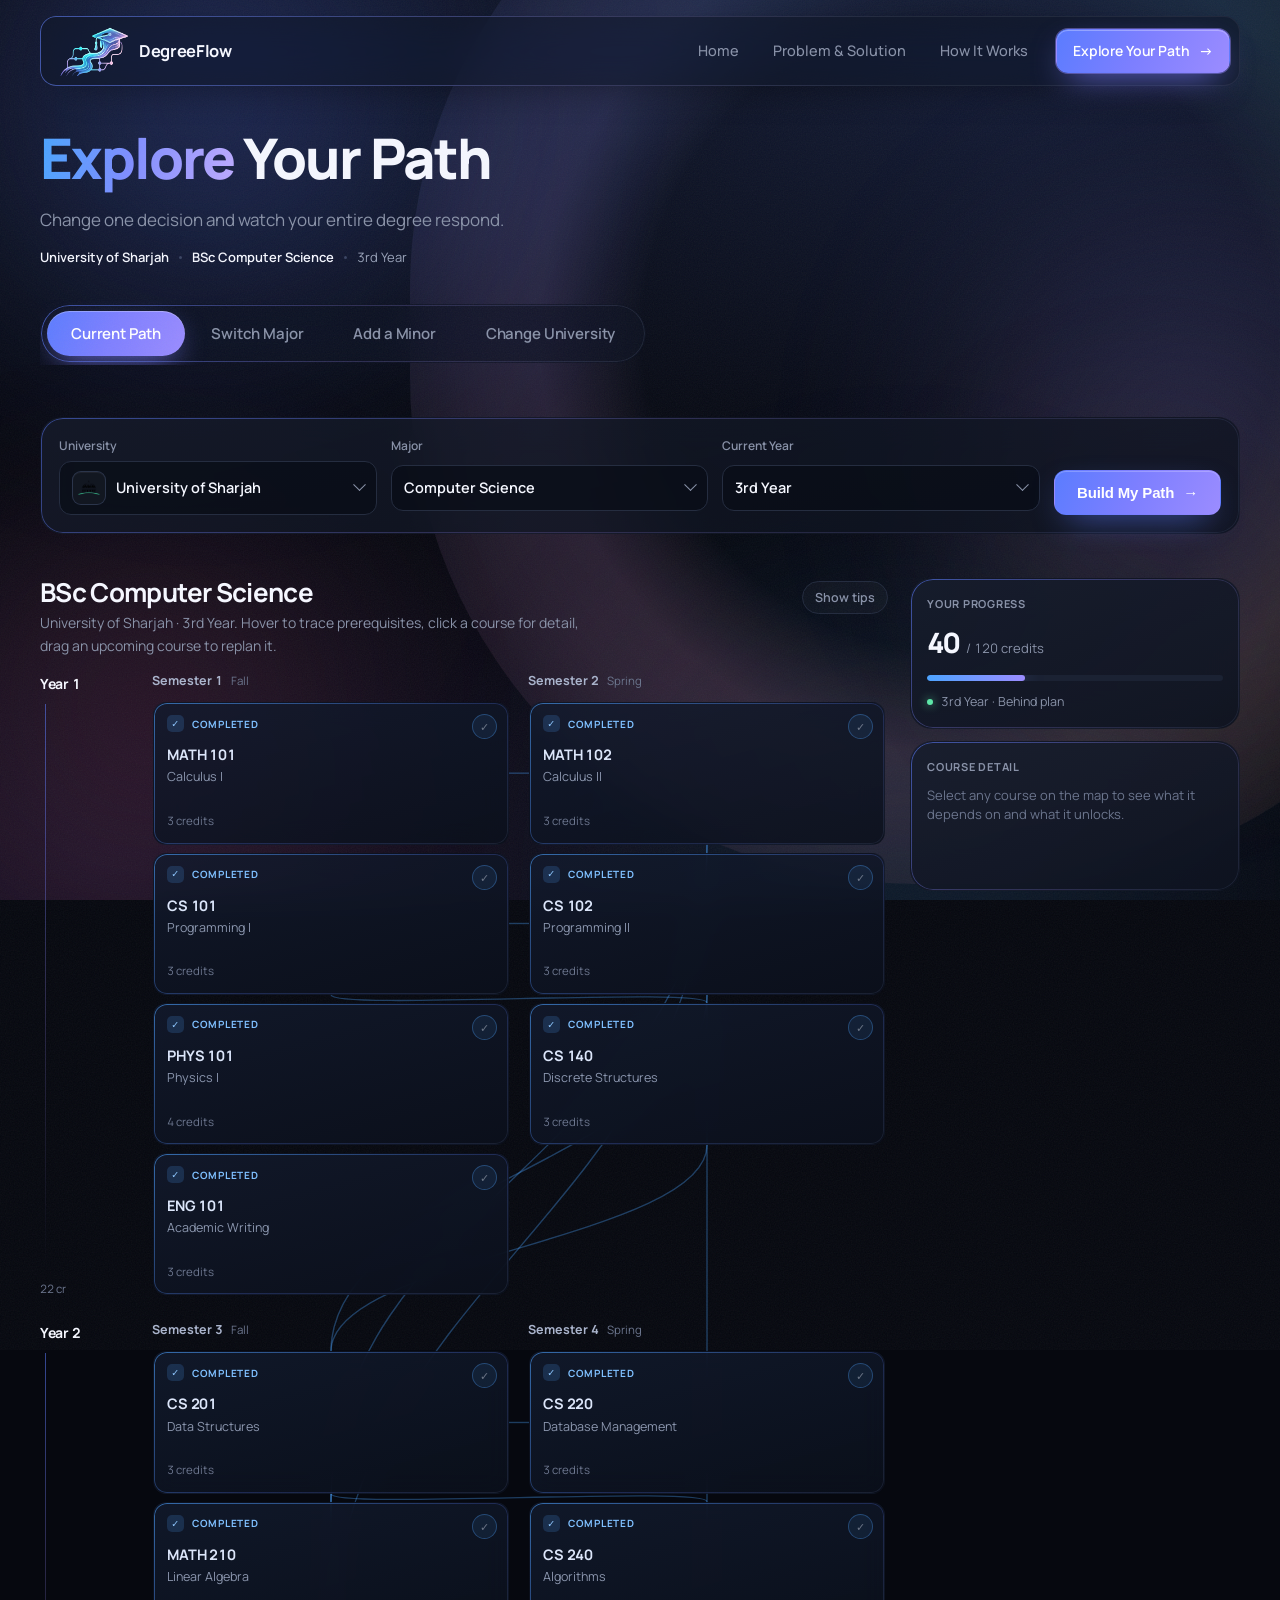
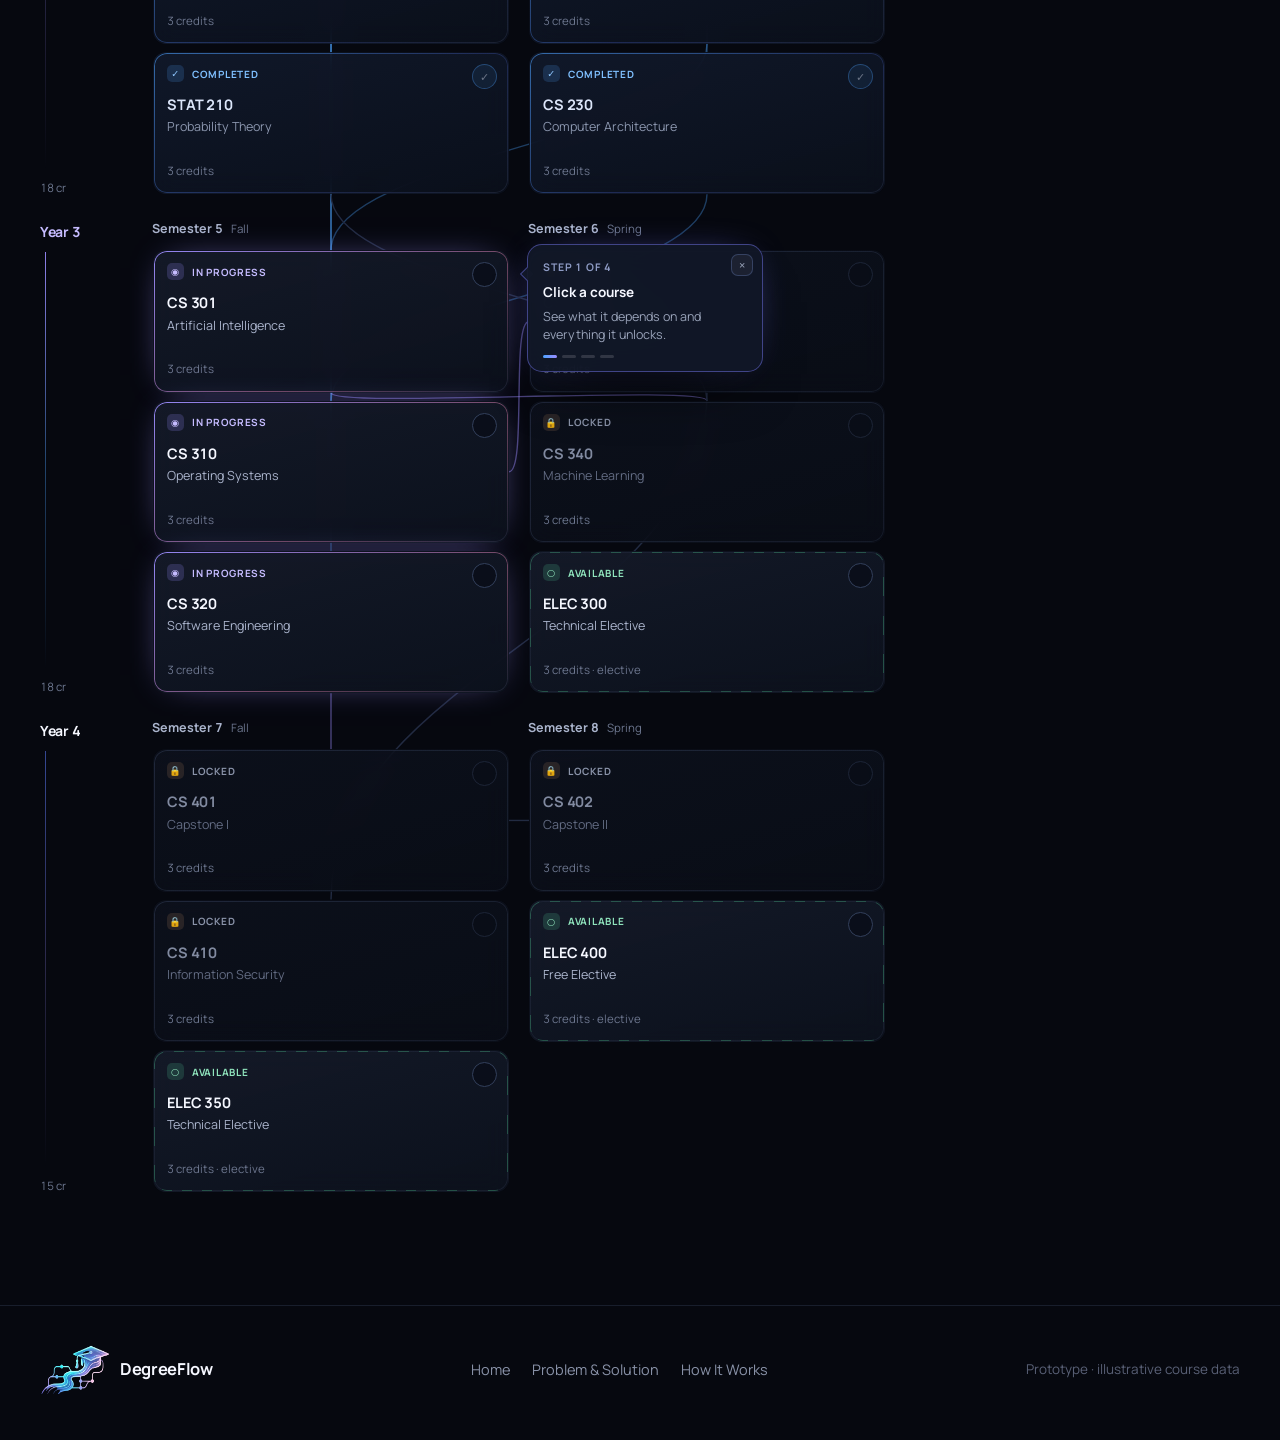
==== commit a1986efd: "Add files via upload" ====
--- a/explore.html
+++ b/explore.html
@@ -14,29 +14,7 @@
 </head>
 <body class="explore-page">
 
-<!--
-  ═══════════════════════════════════════════════════════════════
-  UNIVERSITY LOGOS — WHERE TO ADD THEM
-  ═══════════════════════════════════════════════════════════════
-  Every university shown on this page renders an empty logo slot:
 
-      <span class="uni-logo" data-uni="sharjah"></span>
-
-  Slots are created in explore.js by the logoSlot() helper (search
-  for "UNIVERSITY LOGO"). To add a real logo, either:
-
-  A) drop files into a /logos folder and fill in LOGO_SRC in
-     explore.js:   sharjah: 'logos/sharjah.svg'
-  B) or paste an <img> straight into the slot markup:
-     <span class="uni-logo" data-uni="sharjah">
-       <img src="logos/sharjah.svg" alt="University of Sharjah">
-     </span>
-
-  The slot keeps a fixed size and centres any aspect ratio, so
-  transparent PNG or SVG both sit correctly. Leaving it empty is
-  safe — it renders as a subtle glass square.
-  ═══════════════════════════════════════════════════════════════
--->
 
 <div class="bg-field" aria-hidden="true">
   <span class="ribbon"></span>
@@ -53,14 +31,8 @@
 <header class="nav-wrap">
   <nav class="nav" id="nav" aria-label="Primary">
     <a class="brand" href="index.html">
-      <svg class="brand-mark" viewBox="0 0 34 34" aria-hidden="true">
-        <path d="M7 24 L17 17 L27 10" />
-        <path d="M7 24 L17 17 L27 24" class="faint" />
-        <circle cx="7" cy="24" r="3.1" />
-        <circle cx="17" cy="17" r="3.1" class="mid" />
-        <circle cx="27" cy="10" r="3.1" class="tip" />
-        <circle cx="27" cy="24" r="2.2" class="faint-dot" />
-      </svg>
+      <img class="brand-mark-fallback" src="images/DegreeFlow_logo.png" alt="" aria-hidden="true" width="70" height="50"/>
+      
       <span class="brand-name">DegreeFlow</span>
     </a>
 
@@ -104,10 +76,14 @@
   <section class="work">
     <div class="shell">
 
+      <!-- sits above the panel so the dropdown row keeps its full width -->
+      <div class="config-bar" id="configBar">
+        <button class="btn btn-ghost btn-sm" id="resetBtn" type="button" hidden>↺ Reset path</button>
+      </div>
+
       <div class="config" id="config">
         <div class="config-fields" id="configFields"></div>
         <div class="config-actions">
-          <button class="btn btn-ghost btn-sm" id="resetBtn" type="button" hidden>Reset path</button>
           <button class="btn btn-primary magnetic" id="buildBtn" type="button">Build My Path <span class="arrow">→</span></button>
         </div>
       </div>
@@ -123,12 +99,8 @@
 <footer class="footer">
   <div class="shell footer-inner">
     <a class="brand" href="index.html">
-      <svg class="brand-mark" viewBox="0 0 34 34" aria-hidden="true">
-        <path d="M7 24 L17 17 L27 10" />
-        <circle cx="7" cy="24" r="3.1" />
-        <circle cx="17" cy="17" r="3.1" class="mid" />
-        <circle cx="27" cy="10" r="3.1" class="tip" />
-      </svg>
+            <img class="brand-mark-fallback" src="images/DegreeFlow_logo.png" alt="" aria-hidden="true" width="70" height="50"/>
+
       <span class="brand-name">DegreeFlow</span>
     </a>
     <nav class="footer-links" aria-label="Footer">
--- a/explore.css
+++ b/explore.css
@@ -81,8 +81,12 @@
 .tab[aria-selected="true"]{color:#fff}
 
 /* ---------- 3. Configuration panel ---------- */
+.config-bar{display:none}
+.config-bar.is-on{display:flex;justify-content:flex-end;margin-top:var(--sp-lg)}
+.config-bar.is-on + .config{margin-top:10px}
+
 .config{
-  position:relative;margin-top:var(--sp-lg);padding:18px;border-radius:var(--radius-l);
+  position:relative;z-index:50;margin-top:var(--sp-lg);padding:18px;border-radius:var(--radius-l);
   background:linear-gradient(165deg,rgba(23,29,45,.74),rgba(13,18,30,.8));
   backdrop-filter:blur(18px);-webkit-backdrop-filter:blur(18px);border:1px solid transparent;
   display:flex;flex-wrap:wrap;gap:var(--sp-sm);align-items:flex-end;justify-content:space-between;
@@ -94,16 +98,20 @@
   mask:linear-gradient(#000 0 0) content-box,linear-gradient(#000 0 0);
   -webkit-mask-composite:xor;mask-composite:exclude;pointer-events:none;
 }
-.config-fields{display:flex;flex-wrap:wrap;gap:var(--sp-sm);flex:1 1 460px;
-  transition:opacity .3s ease,transform .3s var(--ease)}
+.config-fields{
+  display:grid;grid-template-columns:repeat(auto-fit,minmax(200px,1fr));
+  gap:var(--sp-sm);flex:1 1 460px;min-width:0;
+  transition:opacity .3s ease,transform .3s var(--ease);
+}
 .config-fields.is-swapping{opacity:0;transform:translateY(8px)}
 .config-actions{display:flex;gap:10px;align-items:center;flex:0 0 auto}
 
-.field{display:grid;gap:6px;min-width:180px;flex:1 1 180px}
-.field-label{font-size:12px;color:var(--muted);font-weight:600}
+.field{display:grid;gap:6px;min-width:0}
+.field-label{font-size:12px;color:var(--muted);font-weight:600;
+  overflow:hidden;text-overflow:ellipsis;white-space:nowrap}
 .select{position:relative}
 .select-btn{
-  width:100%;display:flex;align-items:center;gap:10px;
+  width:100%;min-width:0;overflow:hidden;display:flex;align-items:center;gap:10px;
   padding:9px 12px;border-radius:12px;cursor:pointer;min-height:46px;
   background:rgba(9,13,23,.72);border:1px solid var(--border);
   color:var(--text);font-family:inherit;font-size:14.5px;font-weight:600;text-align:left;
@@ -111,12 +119,12 @@
 }
 .select-btn:hover{border-color:#36415c;background:rgba(13,18,31,.9)}
 .select.is-open .select-btn{border-color:rgba(123,124,255,.7);box-shadow:0 0 0 3px rgba(91,124,255,.12)}
-.select-value{flex:1;overflow:hidden;text-overflow:ellipsis;white-space:nowrap}
+.select-value{flex:1 1 auto;min-width:0;overflow:hidden;text-overflow:ellipsis;white-space:nowrap}
 .select-chevron{width:9px;height:9px;border-right:1.6px solid var(--muted);border-bottom:1.6px solid var(--muted);
   transform:rotate(45deg) translate(-2px,-2px);transition:transform .35s var(--ease);flex:0 0 auto}
 .select.is-open .select-chevron{transform:rotate(225deg) translate(-3px,-3px)}
 .select-menu{
-  position:absolute;top:calc(100% + 7px);left:0;right:0;z-index:30;
+  position:absolute;top:calc(100% + 7px);left:0;right:0;z-index:60;
   padding:6px;border-radius:13px;list-style:none;margin:0;max-height:300px;overflow:auto;
   background:var(--glass-strong);border:1px solid rgba(60,74,110,.9);
   backdrop-filter:blur(18px);-webkit-backdrop-filter:blur(18px);
@@ -127,6 +135,7 @@
 .select.is-open .select-menu{opacity:1;visibility:visible;transform:none}
 .select-option{display:flex;align-items:center;gap:10px;padding:8px 10px;border-radius:9px;
   font-size:14px;color:#C3CBDE;cursor:pointer;transition:background .2s ease,color .2s ease}
+.select-option span{min-width:0;overflow:hidden;text-overflow:ellipsis;white-space:nowrap}
 .select-option:hover{background:rgba(91,124,255,.16);color:var(--text)}
 .select-option[aria-selected="true"]{color:var(--text);background:rgba(91,124,255,.1)}
 
@@ -142,7 +151,7 @@
 .uni-logo.xl{width:68px;height:68px;border-radius:16px}
 
 /* ---------- 4. Map layout & rail ---------- */
-.view{position:relative;margin-top:var(--sp-md)}
+.view{position:relative;z-index:1;margin-top:var(--sp-lg)}
 .view.is-leaving{opacity:0;transform:translateY(10px);transition:opacity .24s ease,transform .24s ease}
 .view.is-entering{animation:view-in .55s var(--ease) both}
 @keyframes view-in{from{opacity:0;transform:translateY(14px)}}
@@ -187,11 +196,13 @@
 
 /* ---------- 6. Course cards ---------- */
 .course{
-  position:relative;padding:10px 11px 11px;border-radius:13px;cursor:pointer;z-index:1;
+  position:relative;padding:12px 13px 13px;border-radius:13px;cursor:pointer;z-index:1;
+  min-height:126px;display:flex;flex-direction:column;
   background:linear-gradient(165deg,rgba(23,29,45,.82),rgba(13,18,30,.88));
   backdrop-filter:blur(12px);-webkit-backdrop-filter:blur(12px);border:1px solid transparent;
   transition:transform .35s var(--ease),box-shadow .35s var(--ease),opacity .35s ease,filter .35s ease;
 }
+.course:not(.no-drag){cursor:grab}
 .course.anim-in{opacity:0;transform:translateY(10px);
   animation:course-in .55s var(--ease) forwards;animation-delay:calc(var(--d,0) * 32ms)}
 @keyframes course-in{to{opacity:1;transform:none}}
@@ -205,48 +216,72 @@
 .course:hover{transform:translateY(-2px);box-shadow:0 18px 36px -24px rgba(0,0,0,1)}
 .course:hover::before{background:linear-gradient(150deg,rgba(123,150,255,.9),rgba(178,160,255,.5) 50%,rgba(77,163,255,.28))}
 
-.c-top{display:flex;align-items:center;gap:7px}
-.c-dot{width:7px;height:7px;border-radius:50%;background:#39435E;flex:0 0 auto}
-.c-code{font-size:13px;font-weight:700;letter-spacing:-.01em}
-.c-name{font-size:12.5px;color:#AAB4CC;margin-top:4px;line-height:1.35}
-.c-foot{display:flex;align-items:center;justify-content:space-between;gap:8px;margin-top:8px}
-.c-cr{font-size:11px;color:#6C768E}
-.c-tag{font-size:9.5px;font-weight:700;letter-spacing:.06em;color:#6C768E}
-.c-grip{
-  position:absolute;top:8px;right:8px;width:18px;height:18px;border-radius:6px;
-  display:grid;place-items:center;opacity:0;transition:opacity .25s ease,background .25s ease;
-  background:rgba(255,255,255,.04);cursor:grab;
-}
-.c-grip span{display:block;width:8px;height:1.2px;background:#7E8BA6;box-shadow:0 3px 0 #7E8BA6}
-.course:hover .c-grip{opacity:1}
-.course.no-drag{cursor:default}
-.course.no-drag .c-grip{display:none}
-
-.course.st-done{background:linear-gradient(165deg,rgba(18,24,40,.8),rgba(11,16,28,.86))}
-.course.st-done .c-dot{background:#4DA3FF;box-shadow:0 0 10px rgba(77,163,255,.55)}
-.course.st-done .c-code{color:#9FB0CE}
-.course.st-done .c-name{color:#7A8399}
-.course.st-done .c-tag{color:#5F7FA8}
-
+.c-status{display:flex;align-items:center;gap:8px;font-size:10px;font-weight:700;letter-spacing:.07em;color:var(--muted)}
+.c-icon{
+  flex:0 0 auto;width:17px;height:17px;border-radius:5px;display:grid;place-items:center;
+  font-size:9.5px;line-height:1;background:rgba(255,255,255,.05);
+}
+.c-code{font-size:14.5px;font-weight:700;letter-spacing:-.01em;margin-top:11px}
+.c-name{font-size:12.5px;color:#AAB4CC;margin-top:3px;line-height:1.35;
+  min-height:2.7em;display:-webkit-box;display:-webkit-box;line-clamp:2;-webkit-line-clamp:2;-webkit-box-orient:vertical;overflow:hidden}
+.c-cr{font-size:11.5px;color:#6C768E;margin-top:auto;padding-top:9px}
+
+.c-check{
+  position:absolute;top:11px;right:11px;width:25px;height:25px;border-radius:50%;cursor:pointer;padding:0;
+  display:grid;place-items:center;font-size:11px;line-height:1;font-family:inherit;
+  background:rgba(9,13,23,.72);border:1.5px solid #33405C;color:transparent;
+  transition:transform .3s var(--ease),border-color .3s ease,color .3s ease,background .3s ease;
+}
+.c-check:hover{transform:scale(1.12);border-color:var(--electric);color:rgba(245,247,255,.55)}
+.c-check:disabled{cursor:not-allowed;opacity:.45}
+.c-check:disabled:hover{transform:none;border-color:#33405C;color:transparent}
+
+/* completed */
+.course.st-done{background:linear-gradient(165deg,rgba(19,27,46,.84),rgba(11,16,28,.88))}
+.course.st-done::before{background:linear-gradient(150deg,rgba(77,163,255,.6),rgba(91,124,255,.24) 55%,rgba(37,45,64,.6))}
+.course.st-done .c-status{color:#7FC0FF}
+.course.st-done .c-icon{background:rgba(77,163,255,.18);color:#8FC8FF}
+.course.st-done .c-code{color:#DCE6FA}
+.course.st-done .c-name{color:#8B96AE}
+.course.st-done .c-check{border-color:rgba(77,163,255,.8);background:rgba(77,163,255,.2);color:#DCEBFF}
+
+/* in progress */
 .course.st-active::before{background:linear-gradient(150deg,rgba(155,140,255,.95),rgba(255,143,192,.42) 60%,rgba(37,45,64,.6))}
 .course.st-active{box-shadow:0 0 34px -18px rgba(155,140,255,.9)}
-.course.st-active .c-dot{background:#9B8CFF;box-shadow:0 0 12px rgba(155,140,255,.85);animation:dot-pulse 2.8s ease-in-out infinite}
-.course.st-active .c-tag{color:#C6BCFF}
+.course.st-active .c-status{color:#C6BCFF}
+.course.st-active .c-icon{background:rgba(155,140,255,.2);color:#C6BCFF;animation:dot-pulse 2.8s ease-in-out infinite}
 @keyframes dot-pulse{50%{box-shadow:0 0 0 5px rgba(155,140,255,.14)}}
 
-.course.st-open .c-dot{background:#5EE6A8;box-shadow:0 0 10px rgba(94,230,168,.5)}
-.course.st-open .c-tag{color:#8FE3BC}
-
-.course.st-locked{background:linear-gradient(165deg,rgba(16,21,34,.66),rgba(10,14,24,.76))}
+/* available */
+.course.st-open .c-status{color:#8FE3BC}
+.course.st-open .c-icon{background:rgba(94,230,168,.16);color:#8FE3BC}
+
+/* locked */
+.course.st-locked{background:linear-gradient(165deg,rgba(16,21,34,.66),rgba(10,14,24,.76));cursor:pointer}
 .course.st-locked::before{background:linear-gradient(150deg,rgba(46,56,80,.6),rgba(37,45,64,.45))}
+.course.st-locked .c-status{color:#8A93A9}
+.course.st-locked .c-icon{background:rgba(255,178,120,.12);color:#E8B489;animation:lock-glow 3.6s ease-in-out infinite}
+@keyframes lock-glow{50%{box-shadow:0 0 0 4px rgba(255,178,120,.09)}}
 .course.st-locked .c-code{color:#818AA0}
 .course.st-locked .c-name{color:#626B82}
-.course.st-locked .c-dot{background:#2E3855}
-
-.course.kind-elective::before{background:repeating-linear-gradient(118deg,rgba(94,230,168,.34) 0 9px,rgba(37,45,64,.5) 9px 18px)}
-.course.kind-elective .c-tag{color:#8FE3BC}
-.course.kind-minor::before{background:linear-gradient(150deg,rgba(155,140,255,.6),rgba(255,143,192,.25) 55%,rgba(37,45,64,.6))}
-.course.kind-minor .c-tag{color:#C6BCFF}
+
+/* electives and minor branch */
+.course.kind-elective::before{background:repeating-linear-gradient(118deg,rgba(94,230,168,.3) 0 9px,rgba(37,45,64,.5) 9px 18px)}
+.course.kind-minor::before{background:linear-gradient(150deg,rgba(155,140,255,.75),rgba(255,143,192,.32) 55%,rgba(37,45,64,.6))}
+.course.kind-minor .c-status{color:#C6BCFF}
+.course.kind-minor .c-icon{background:rgba(155,140,255,.18);color:#C6BCFF}
+
+/* minor branch grouping — makes ownership unmistakable */
+.minor-group{
+  position:relative;display:grid;gap:8px;margin-top:12px;padding:10px 10px 11px;
+  border-radius:15px;border:1px dashed rgba(155,140,255,.4);background:rgba(155,140,255,.05);
+}
+.minor-group-label{
+  display:flex;align-items:center;gap:8px;font-size:10px;font-weight:700;
+  letter-spacing:.07em;color:#B8ACFF;
+}
+.minor-group-label::before{content:"";width:6px;height:6px;border-radius:50%;
+  background:#9B8CFF;box-shadow:0 0 9px rgba(155,140,255,.9)}
 
 .course.is-dim{opacity:.24;filter:saturate(.45)}
 .course.is-lit::before{background:linear-gradient(150deg,rgba(123,150,255,.95),rgba(178,160,255,.6) 50%,rgba(77,163,255,.35))}
@@ -257,11 +292,8 @@
 .course.diff-new{animation:new-in .7s var(--ease) both}
 @keyframes new-in{from{opacity:0;transform:translateY(8px) scale(.96)}
   60%{box-shadow:0 0 0 6px rgba(94,230,168,.14)}}
-.course.diff-new .c-tag{color:#8FE3BC}
-.course.diff-keep .c-tag{color:#7FC0FF}
-.course.diff-drop{opacity:.4;filter:grayscale(.5)}
-.course.diff-drop .c-tag{color:#FF9EC8}
-.course.is-removing{opacity:0;transform:translateY(-6px) scale(.95);transition:opacity .34s ease,transform .34s var(--ease)}
+.course.is-removing{opacity:0;transform:translateY(-6px) scale(.95);
+  transition:opacity .34s ease,transform .34s var(--ease)}
 .course.flash-done{animation:flash-done .9s var(--ease)}
 @keyframes flash-done{0%{box-shadow:0 0 0 0 rgba(77,163,255,.5)}
   40%{box-shadow:0 0 0 10px rgba(77,163,255,0);transform:translateY(-3px) scale(1.02)}
@@ -495,3 +527,33 @@
   .impact-row{grid-template-columns:1fr;gap:6px}
   .impact-val{justify-self:start}
 }
+
+/* ============================================================
+   13. Comparison box — bars, stats and actions in one panel
+   ============================================================ */
+.compare-box{
+  position:relative;margin-top:var(--sp-md);padding:22px;border-radius:var(--radius-l);
+  background:linear-gradient(165deg,rgba(23,29,45,.72),rgba(13,18,30,.82));
+  backdrop-filter:blur(16px);-webkit-backdrop-filter:blur(16px);border:1px solid transparent;
+}
+.compare-box::before{
+  content:"";position:absolute;inset:0;border-radius:inherit;padding:1px;
+  background:linear-gradient(150deg,rgba(91,124,255,.5),rgba(155,140,255,.24) 45%,rgba(37,45,64,.6));
+  -webkit-mask:linear-gradient(#000 0 0) content-box,linear-gradient(#000 0 0);
+  mask:linear-gradient(#000 0 0) content-box,linear-gradient(#000 0 0);
+  -webkit-mask-composite:xor;mask-composite:exclude;pointer-events:none;
+}
+.compare-box > .legend{margin-top:0}
+.compare-box > .impact{margin-top:var(--sp-md)}
+.compare-box > .stat-row{margin-top:var(--sp-md)}
+.compare-box > .notice{margin-top:var(--sp-md)}
+.compare-box > .action-row{
+  margin-top:var(--sp-md);padding-top:var(--sp-md);
+  border-top:1px solid rgba(37,45,64,.9);
+}
+.compare-box > .disclaimer{margin-top:12px}
+.impact-track{min-width:0}
+
+/* the map always gets clear air beneath the comparison panel */
+.map-layout{margin-top:var(--sp-xl)}
+.view > .section-title:first-child{margin-bottom:var(--sp-md)}
